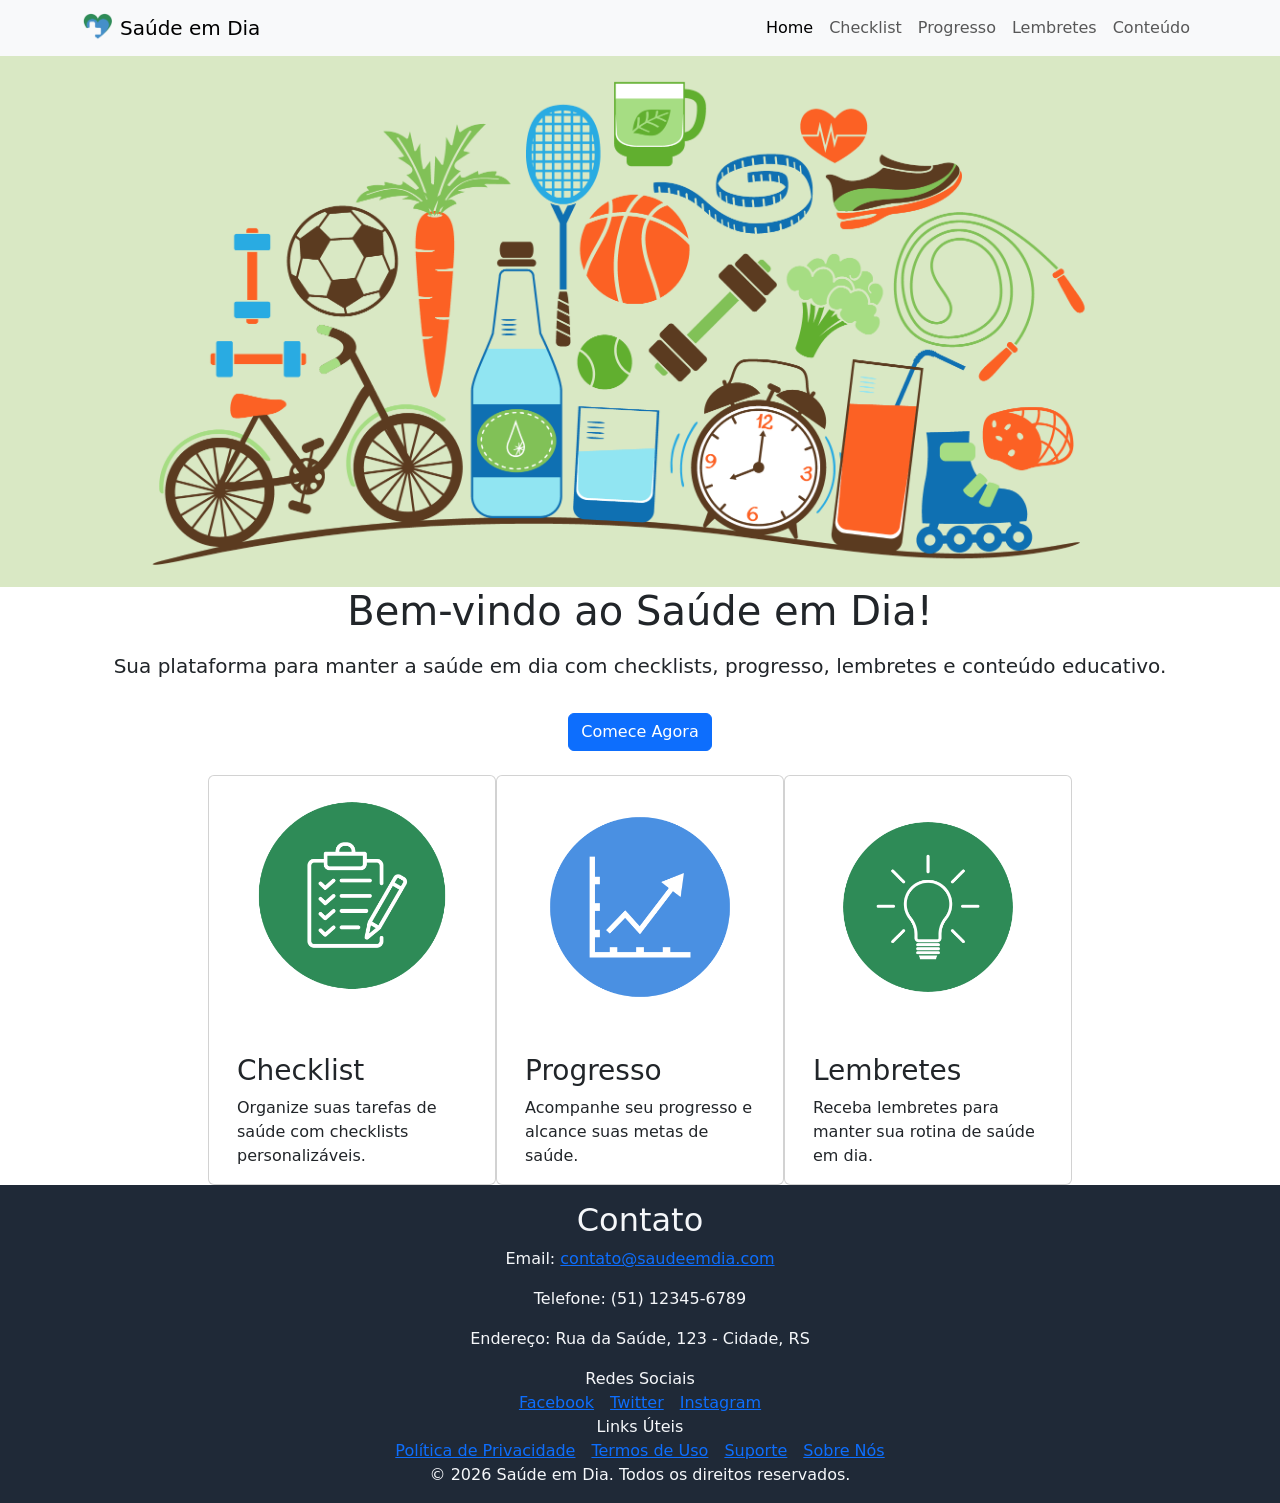
==== index.html @ 526c71bd "adiciona icones da home" ====
<!DOCTYPE html>
<html lang="pt-br">
<head>
  <meta charset="UTF-8">
  <meta name="viewport" content="width=device-width, initial-scale=1.0">
  <link rel="stylesheet" href="./css/style.css">
  <link href="https://cdn.jsdelivr.net/npm/bootstrap@5.3.8/dist/css/bootstrap.min.css" rel="stylesheet" integrity="sha384-sRIl4kxILFvY47J16cr9ZwB07vP4J8+LH7qKQnuqkuIAvNWLzeN8tE5YBujZqJLB" crossorigin="anonymous">
  <link rel="icon" type="image/x-icon" href="./assets/favicon.ico">
  <title>Saúde em Dia</title>
</head>
<body>
  <header>
    <nav class="navbar navbar-expand-lg navbar-light bg-light">
      <div class="container">
        <img src="./assets/saude-em-dia-logo.png" alt="Logo Saúde em Dia" width="30" height="30" class="d-inline-block align-text-top me-2">
        <a class="navbar-brand" href="#">Saúde em Dia</a>
        <div class="collapse navbar-collapse" id="navbarNav">
          <ul class="navbar-nav ms-auto">
            <li class="nav-item">
              <a class="nav-link active" href="#">Home</a>
            </li>
            <li class="nav-item">
              <a class="nav-link" href="/checklist">Checklist</a>
            </li>
            <li class="nav-item">
              <a class="nav-link" href="/progresso">Progresso</a>
            </li>
            <li class="nav-item">
              <a class="nav-link" href="/lembretes">Lembretes</a>
            </li>
            <li class="nav-item">
              <a class="nav-link" href="/conteudo">Conteúdo</a>
            </li>
          </ul>
        </div>
      </div>
    </nav>
  </header>
  <main class="card-body text-center">
    <img src="./assets/saude-em-dia.png" alt="Saúde em Dia" class="card-img-top">
    <h1 class="mb-3">Bem-vindo ao Saúde em Dia!</h1>
    <p class="lead">Sua plataforma para manter a saúde em dia com checklists, progresso, lembretes e conteúdo educativo.</p>
    <a href="/checklist.html" class="btn btn-primary mt-3">Comece Agora</a>
  </main>
  <div class="container mt-4">
    <div class="row justify-content-center">
      <div class="card col-md-4" style="width: 18rem;">
        <img src="./assets/checklist.png" alt="Checklist" class="card-img-top">
        <div class="card-body">
          <h3 class="card-text">Checklist</h3>
          <p class="card-text">Organize suas tarefas de saúde com checklists personalizáveis.</p>
        </div>
      </div>
      <div class="card col-md-4" style="width: 18rem;">
        <img src="./assets/progresso.png" alt="Progresso" class="card-img-top">
        <div class="card-body">
          <h3 class="card-text">Progresso</h3>
          <p class="card-text">Acompanhe seu progresso e alcance suas metas de saúde.</p>
        </div>
      </div>
      <div class="card col-md-4" style="width: 18rem;">
        <img src="./assets/lembrete.png" alt="Lembretes" class="card-img-top">
        <div class="card-body">
          <h3 class="card-text">Lembretes</h3>
          <p class="card-text">Receba lembretes para manter sua rotina de saúde em dia.</p>
        </div>
      </div>
    </div>
  </div>
  <footer class="dark-light text-center py-3">
    <div>
      <div class="container">
        <h2>Contato</h2>
        <p>Email:
          <a href="mailto:contato@saudeemdia.com">contato@saudeemdia.com</a>
        </p>
        <p>Telefone: (51) 12345-6789</p>
        <p>Endereço: Rua da Saúde, 123 - Cidade, RS</p>
      </div>
      <div class="container">Redes Sociais</div>
      <div class="d-flex justify-content-center">
        <a href="https://www.facebook.com/?locale=pt_BR" class="mx-2" target="_blank">Facebook</a>
        <a href="https://twitter.com/?lang=pt" class="mx-2" target="_blank">Twitter</a>
        <a href="https://www.instagram.com/?hl=pt-br" class="mx-2" target="_blank">Instagram</a>
      </div>
      <div class="container">Links Úteis</div>
      <div class="d-flex justify-content-center">
        <a href="/privacy-policy" class="mx-2" target="_blank">Política de Privacidade</a>
        <a href="/terms-of-service" class="mx-2" target="_blank">Termos de Uso</a>
        <a href="/support" class="mx-2" target="_blank">Suporte</a>
        <a href="/about-us" class="mx-2" target="_blank">Sobre Nós</a>
      </div>
    </div>
    <p class="mb-0">&copy; 2026 Saúde em Dia. Todos os direitos reservados.</p>
  </footer>
</body>
</html>
---- css/style.css ----
body {
  background-color: #F5F7FA;
  color: #1F2937;
  font-family: Arial, sans-serif;
}

footer {
  background-color: #1F2937;
  color: #F5F7FA;
  padding: 20px 0;
}
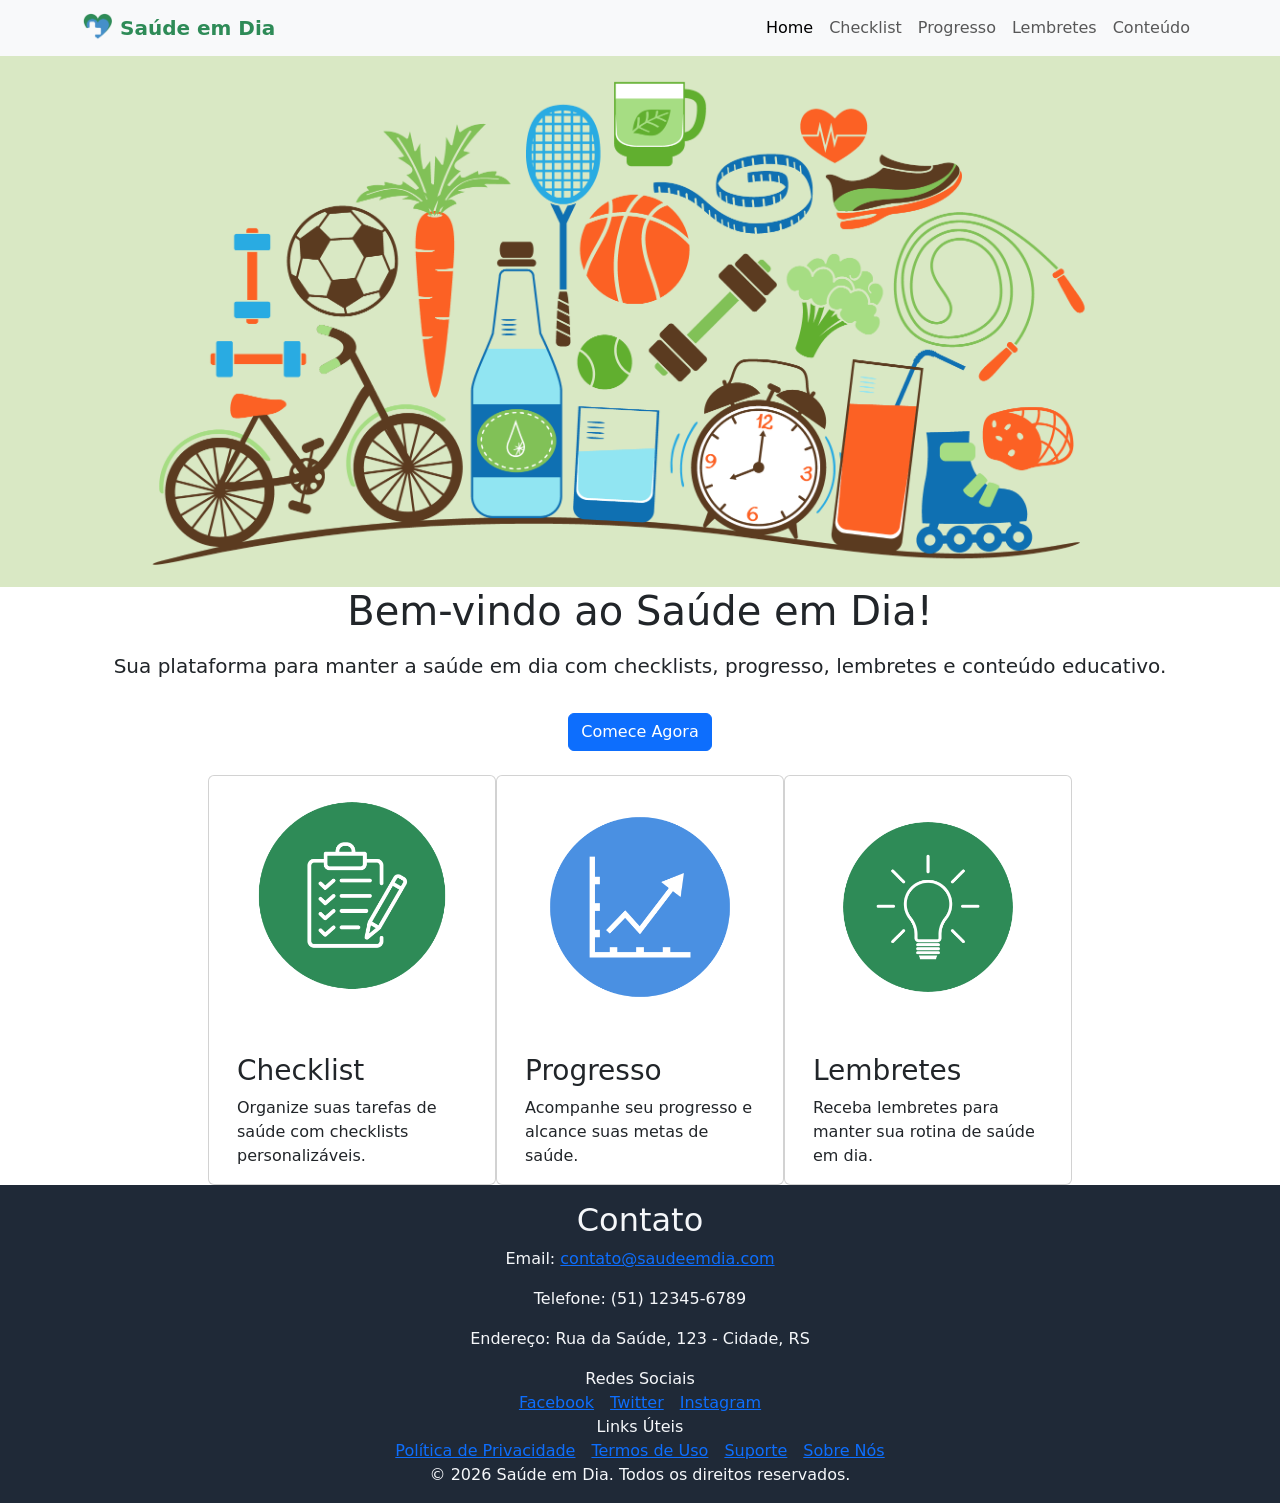
==== commit 9a6494b7: "comecando css" ====
--- a/index.html
+++ b/index.html
@@ -13,7 +13,7 @@
     <nav class="navbar navbar-expand-lg navbar-light bg-light">
       <div class="container">
         <img src="./assets/saude-em-dia-logo.png" alt="Logo Saúde em Dia" width="30" height="30" class="d-inline-block align-text-top me-2">
-        <a class="navbar-brand" href="#">Saúde em Dia</a>
+        <a class="navbar-brand" style="color: #2E8B57; font-weight: bold;" href="#">Saúde em Dia</a>
         <div class="collapse navbar-collapse" id="navbarNav">
           <ul class="navbar-nav ms-auto">
             <li class="nav-item">
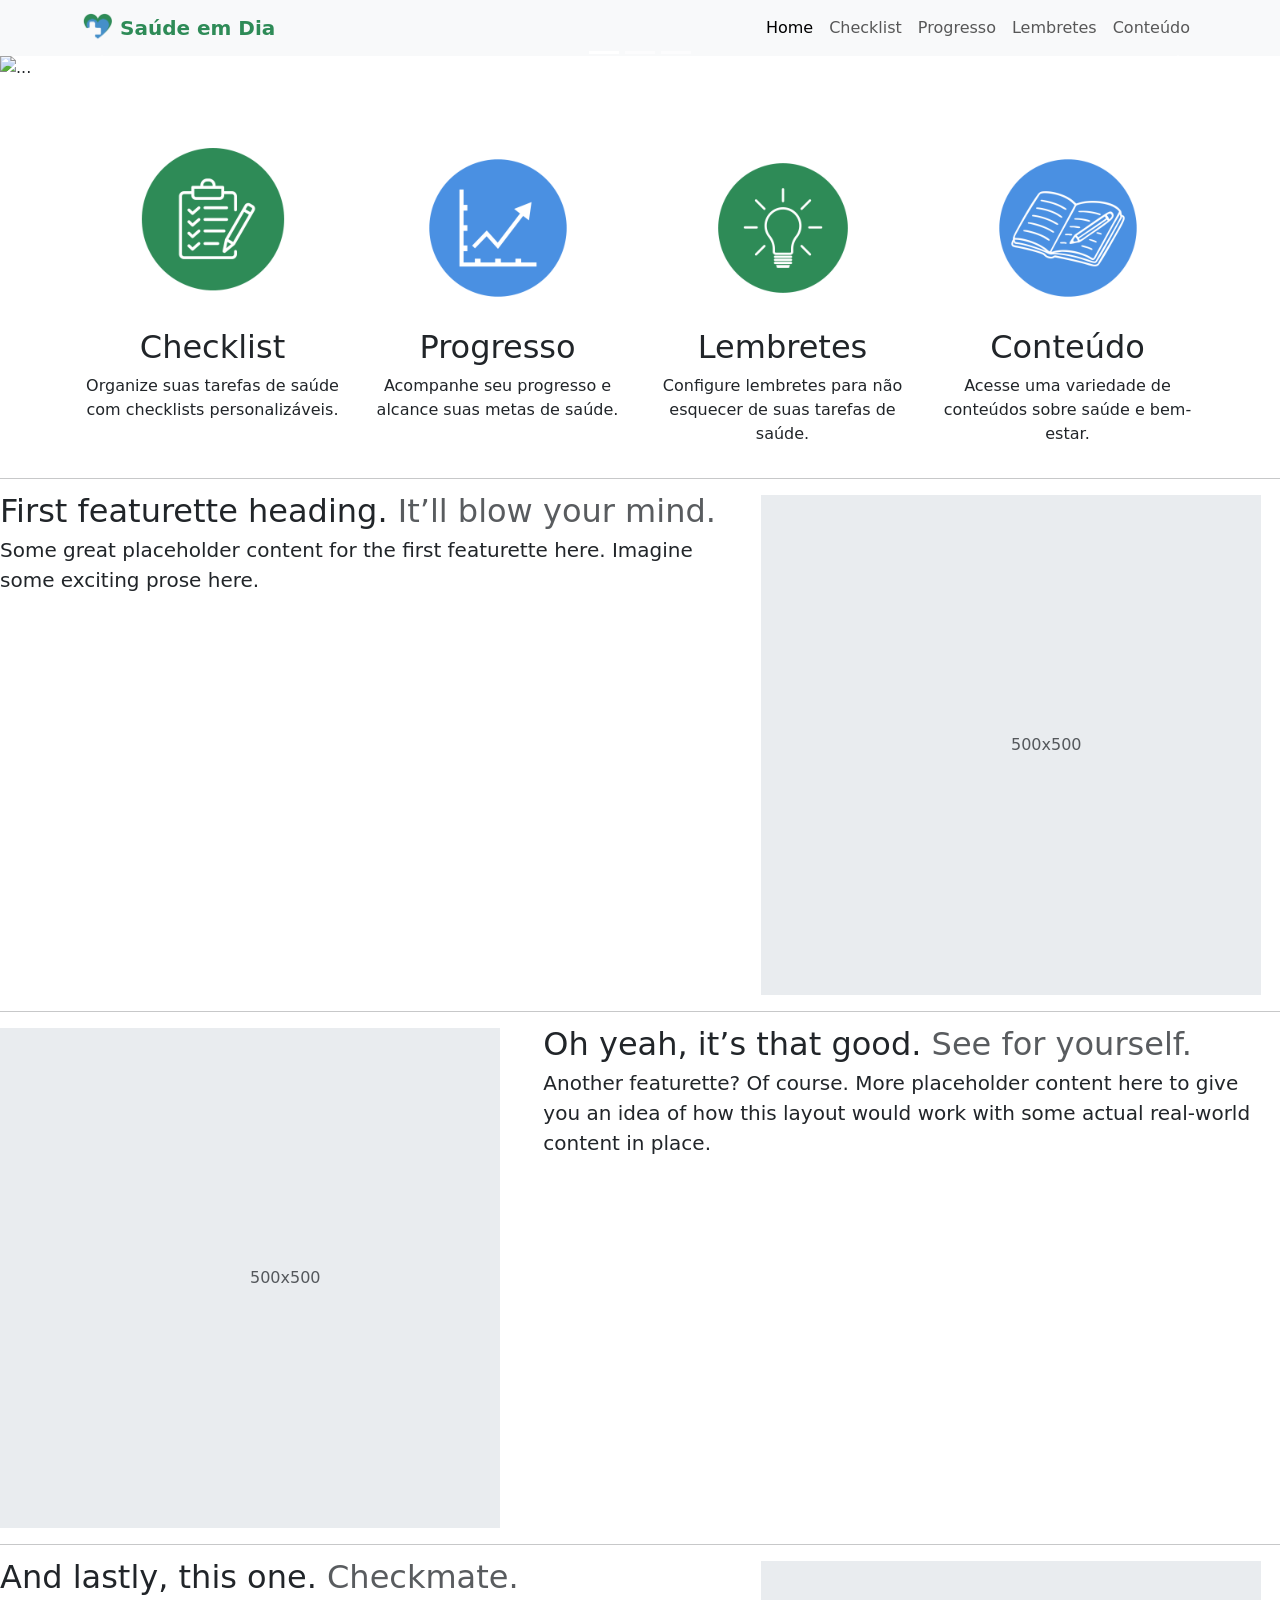
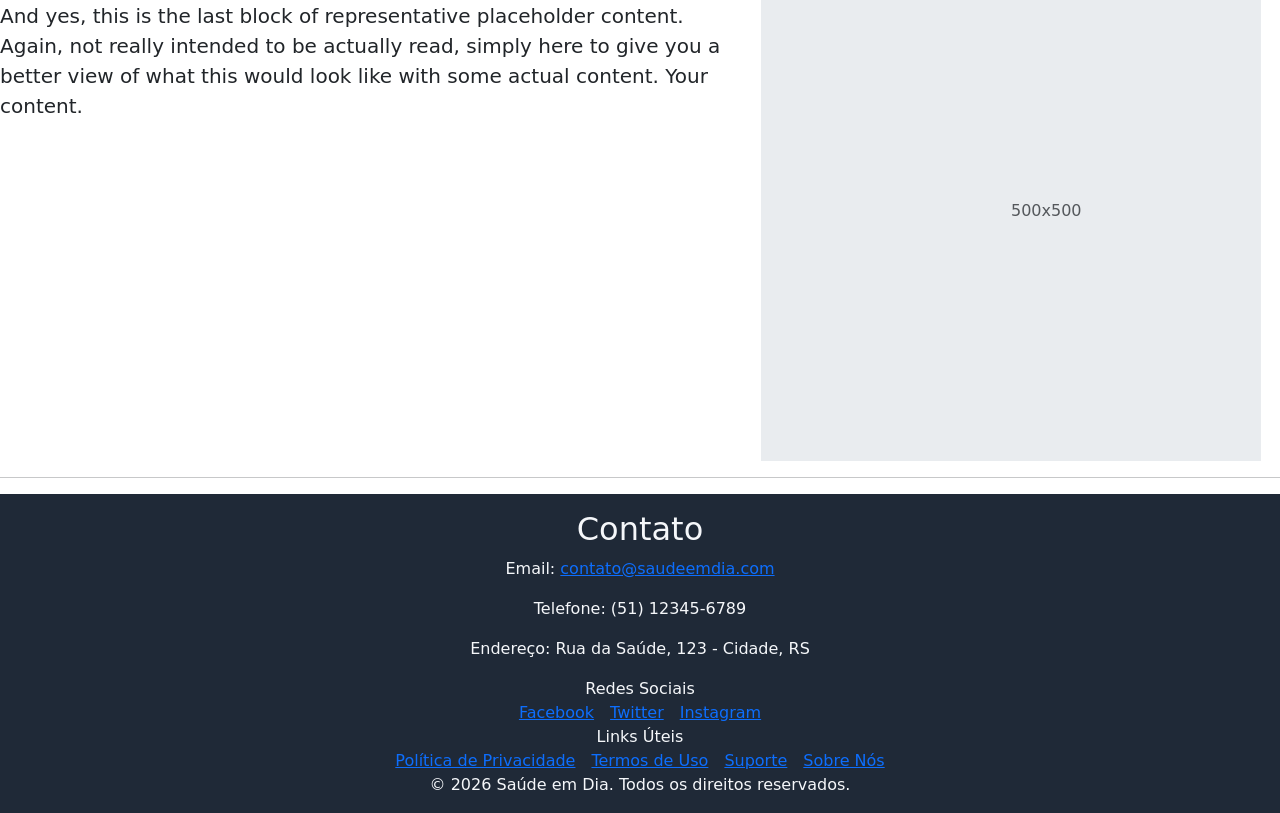
==== commit 3eda460b: "adicina imagens do carrossel" ====
--- a/index.html
+++ b/index.html
@@ -10,7 +10,7 @@
 </head>
 <body>
   <header>
-    <nav class="navbar navbar-expand-lg navbar-light bg-light">
+    <nav class="navbar navbar-expand-lg navbar-light bg-light"> <!-- Navbar com logo e links -->
       <div class="container">
         <img src="./assets/saude-em-dia-logo.png" alt="Logo Saúde em Dia" width="30" height="30" class="d-inline-block align-text-top me-2">
         <a class="navbar-brand" style="color: #2E8B57; font-weight: bold;" href="#">Saúde em Dia</a>
@@ -36,38 +36,76 @@
       </div>
     </nav>
   </header>
-  <main class="card-body text-center">
-    <img src="./assets/saude-em-dia.png" alt="Saúde em Dia" class="card-img-top">
-    <h1 class="mb-3">Bem-vindo ao Saúde em Dia!</h1>
-    <p class="lead">Sua plataforma para manter a saúde em dia com checklists, progresso, lembretes e conteúdo educativo.</p>
-    <a href="/checklist.html" class="btn btn-primary mt-3">Comece Agora</a>
-  </main>
-  <div class="container mt-4">
-    <div class="row justify-content-center">
-      <div class="card col-md-4" style="width: 18rem;">
-        <img src="./assets/checklist.png" alt="Checklist" class="card-img-top">
-        <div class="card-body">
-          <h3 class="card-text">Checklist</h3>
-          <p class="card-text">Organize suas tarefas de saúde com checklists personalizáveis.</p>
+  <div id="carouselExampleCaptions" class="carousel slide"> <!-- Carousel com imagens e legendas -->
+    <div class="carousel-indicators">
+      <button type="button" data-bs-target="#carouselExampleCaptions" data-bs-slide-to="0" class="active" aria-current="true" aria-label="Slide 1"></button>
+      <button type="button" data-bs-target="#carouselExampleCaptions" data-bs-slide-to="1" aria-label="Slide 2"></button>
+      <button type="button" data-bs-target="#carouselExampleCaptions" data-bs-slide-to="2" aria-label="Slide 3"></button>
+    </div>
+    <div class="carousel-inner">
+      <div class="carousel-item active">
+        <img src="./assets/carousel-01.png" class="d-block w-100" alt="...">
+        <div class="carousel-caption d-none d-md-block">
+          <h5>Movimente seu corpo</h5>
+          <p>Pequenas atividades diárias ajudam a melhorar a saúde, a disposição e a qualidade de vida.</p>
         </div>
       </div>
-      <div class="card col-md-4" style="width: 18rem;">
-        <img src="./assets/progresso.png" alt="Progresso" class="card-img-top">
-        <div class="card-body">
-          <h3 class="card-text">Progresso</h3>
-          <p class="card-text">Acompanhe seu progresso e alcance suas metas de saúde.</p>
+      <div class="carousel-item">
+        <img src="./assets/carousel-02.png" class="d-block w-100" alt="...">
+        <div class="carousel-caption d-none d-md-block">
+          <h5>Cuide de quem importa</h5>
+          <p>Cuidar da saúde também é criar momentos de equilíbrio, afeto e qualidade de vida com quem você ama.</p>
         </div>
       </div>
-      <div class="card col-md-4" style="width: 18rem;">
-        <img src="./assets/lembrete.png" alt="Lembretes" class="card-img-top">
-        <div class="card-body">
-          <h3 class="card-text">Lembretes</h3>
-          <p class="card-text">Receba lembretes para manter sua rotina de saúde em dia.</p>
+      <div class="carousel-item">
+        <img src="./assets/carousel-03.png" class="d-block w-100" alt="...">
+        <div class="carousel-caption d-none d-md-block">
+          <h5>Terceiro slide</h5>
+          <p>Algum conteúdo de espaço reservado representativo para o terceiro slide.</p>
         </div>
       </div>
     </div>
+    <button class="carousel-control-prev" type="button" data-bs-target="#carouselExampleCaptions" data-bs-slide="prev">
+      <span class="carousel-control-prev-icon" aria-hidden="true"></span>
+      <span class="visually-hidden">Previous</span>
+    </button>
+    <button class="carousel-control-next" type="button" data-bs-target="#carouselExampleCaptions" data-bs-slide="next">
+      <span class="carousel-control-next-icon" aria-hidden="true"></span>
+      <span class="visually-hidden">Next</span>
+    </button>
   </div>
-  <footer class="dark-light text-center py-3">
+  <div class="container marketing mt-5 text-center"> <!-- Seção de recursos com ícones e descrições -->
+    <div class="row"> 
+      <div class="col-lg-3"> 
+        <img src="./assets/checklist.png" alt="Placeholder" class="bd-placeholder-img rounded-circle" width="200" height="200">
+        <h2 class="fw-normal">Checklist</h2>
+        <p>Organize suas tarefas de saúde com checklists personalizáveis.</p>
+      </div>
+      <div class="col-lg-3"> 
+        <img src="./assets/progresso.png" alt="Placeholder" class="bd-placeholder-img rounded-circle" width="200" height="200">
+        <h2 class="fw-normal">Progresso</h2>
+        <p>Acompanhe seu progresso e alcance suas metas de saúde.</p>
+      </div>
+      <div class="col-lg-3"> 
+        <img src="./assets/lembretes.png" alt="Placeholder" class="bd-placeholder-img rounded-circle" width="200" height="200">
+        <h2 class="fw-normal">Lembretes</h2>
+        <p>Configure lembretes para não esquecer de suas tarefas de saúde.</p>
+      </div>
+      <div class="col-lg-3"> 
+        <img src="./assets/conteudo.png" alt="Placeholder" class="bd-placeholder-img rounded-circle" width="200" height="200">
+        <h2 class="fw-normal">Conteúdo</h2>
+        <p>Acesse uma variedade de conteúdos sobre saúde e bem-estar.</p>
+      </div>
+    </div>  
+  </div>
+  
+  <hr class="featurette-divider"> 
+  <div class="row featurette"> 
+    <div class="col-md-7"> 
+      <h2 class="featurette-heading fw-normal lh-1">First featurette heading. <span class="text-body-secondary">It’ll blow your mind.</span></h2> <p class="lead">Some great placeholder content for the first featurette here. Imagine some exciting prose here.</p> </div> <div class="col-md-5"> <svg aria-label="Placeholder: 500x500" class="bd-placeholder-img bd-placeholder-img-lg featurette-image img-fluid mx-auto" height="500" preserveAspectRatio="xMidYMid slice" role="img" width="500" xmlns="http://www.w3.org/2000/svg"><title>Placeholder</title><rect width="100%" height="100%" fill="var(--bs-secondary-bg)"></rect><text x="50%" y="50%" fill="var(--bs-secondary-color)" dy=".3em">500x500</text></svg> </div> </div> <hr class="featurette-divider"> <div class="row featurette"> <div class="col-md-7 order-md-2"> <h2 class="featurette-heading fw-normal lh-1">Oh yeah, it’s that good. <span class="text-body-secondary">See for yourself.</span></h2> <p class="lead">Another featurette? Of course. More placeholder content here to give you an idea of how this layout would work with some actual real-world content in place.</p> </div> <div class="col-md-5 order-md-1"> <svg aria-label="Placeholder: 500x500" class="bd-placeholder-img bd-placeholder-img-lg featurette-image img-fluid mx-auto" height="500" preserveAspectRatio="xMidYMid slice" role="img" width="500" xmlns="http://www.w3.org/2000/svg"><title>Placeholder</title><rect width="100%" height="100%" fill="var(--bs-secondary-bg)"></rect><text x="50%" y="50%" fill="var(--bs-secondary-color)" dy=".3em">500x500</text></svg> </div> </div> <hr class="featurette-divider"> <div class="row featurette"> <div class="col-md-7"> <h2 class="featurette-heading fw-normal lh-1">And lastly, this one. <span class="text-body-secondary">Checkmate.</span></h2> <p class="lead">And yes, this is the last block of representative placeholder content. Again, not really intended to be actually read, simply here to give you a better view of what this would look like with some actual content. Your content.</p> </div> <div class="col-md-5"> <svg aria-label="Placeholder: 500x500" class="bd-placeholder-img bd-placeholder-img-lg featurette-image img-fluid mx-auto" height="500" preserveAspectRatio="xMidYMid slice" role="img" width="500" xmlns="http://www.w3.org/2000/svg"><title>Placeholder</title><rect width="100%" height="100%" fill="var(--bs-secondary-bg)"></rect><text x="50%" y="50%" fill="var(--bs-secondary-color)" dy=".3em">500x500</text></svg> </div> </div> <hr class="featurette-divider">
+  </div>
+
+  <footer class="dark-light text-center py-3"> <!-- Rodapé com informações de contato, redes sociais e links úteis -->
     <div>
       <div class="container">
         <h2>Contato</h2>
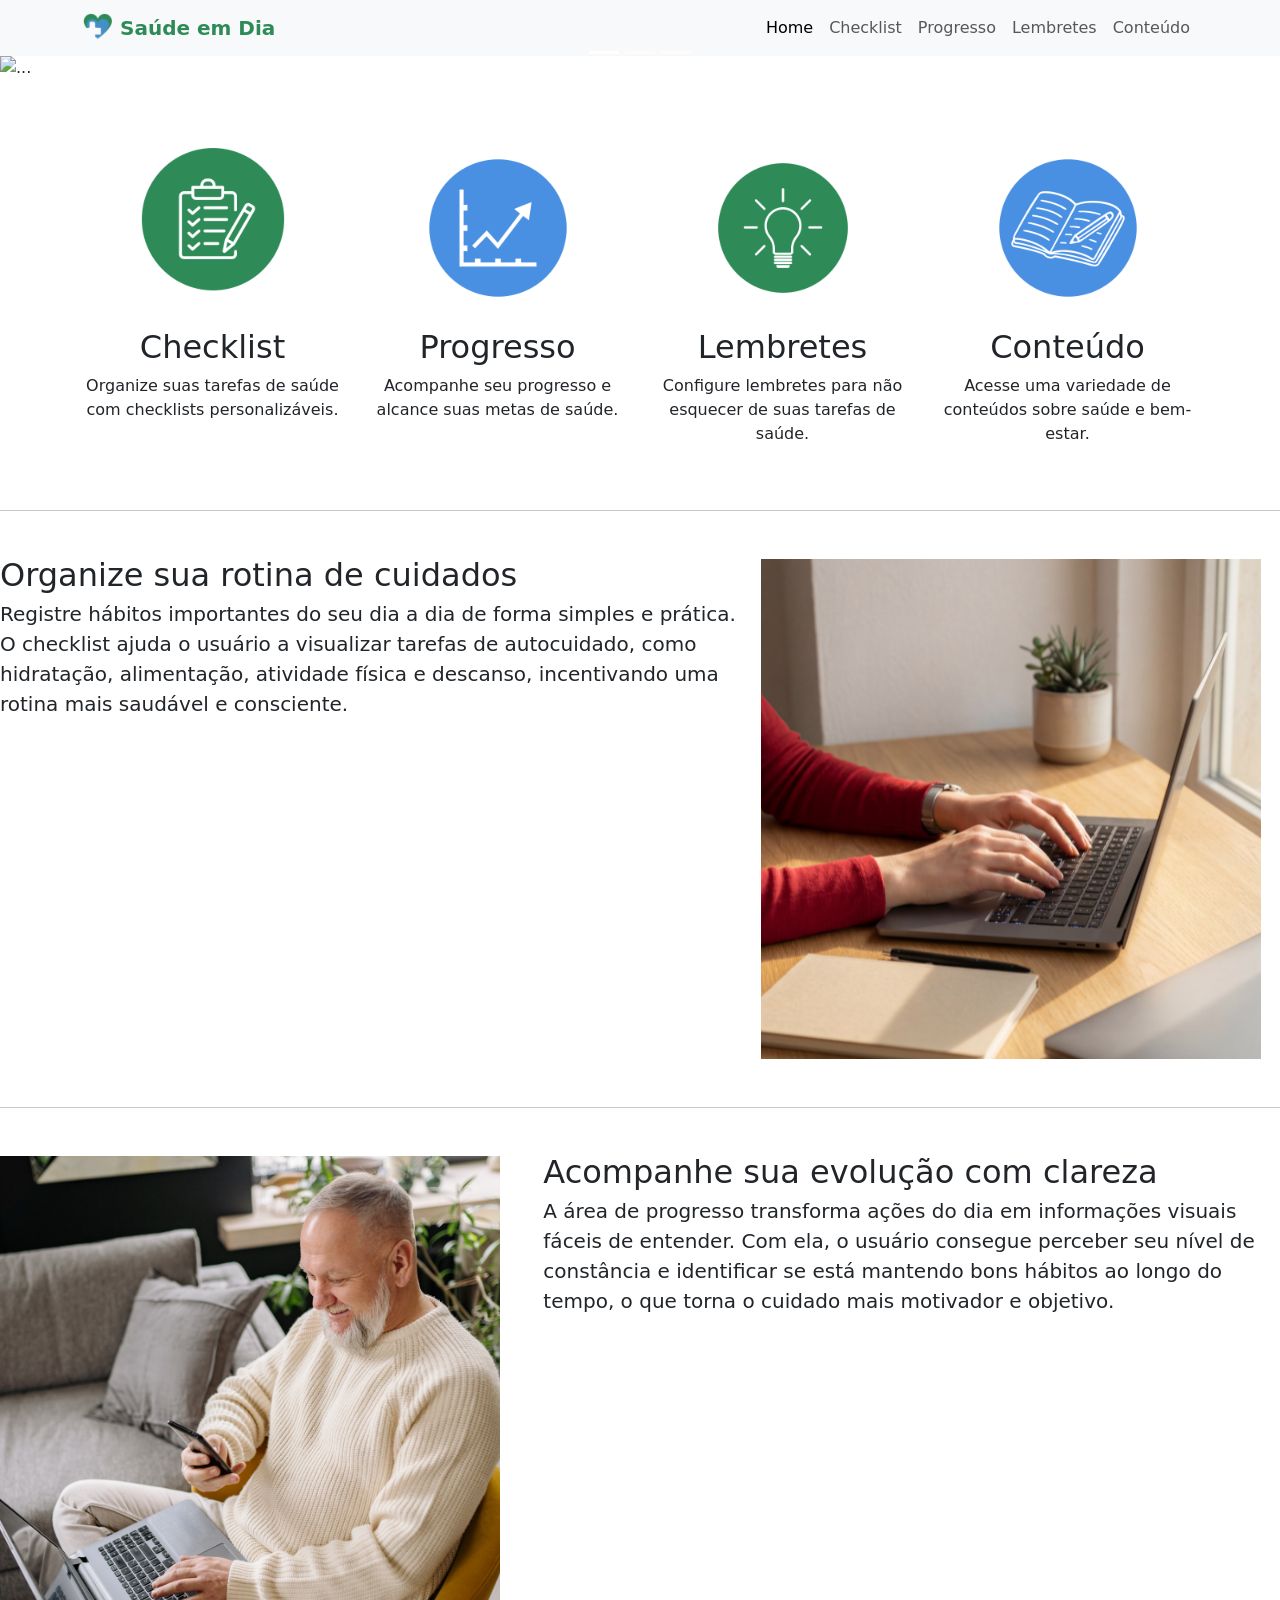
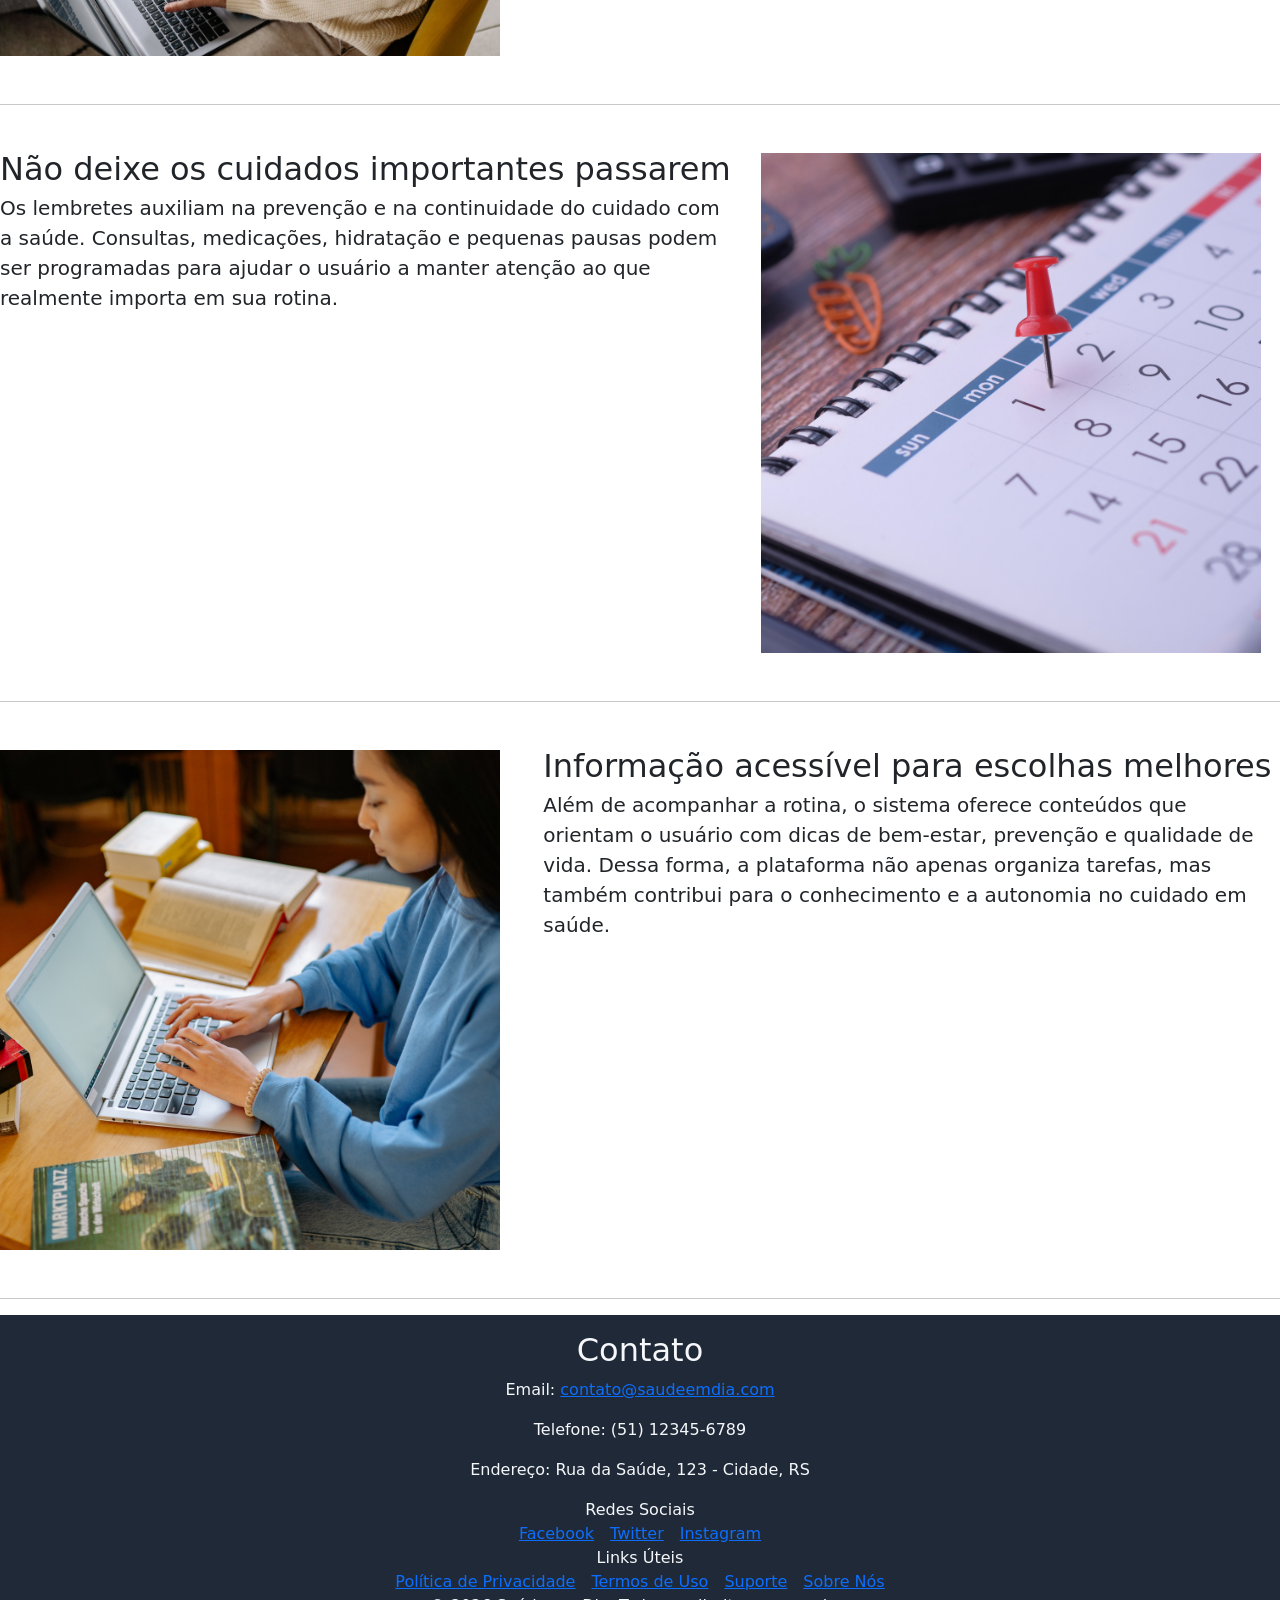
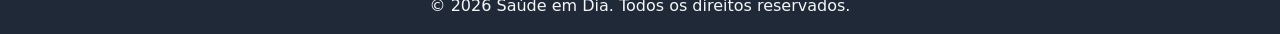
==== commit e4a2dbe4: "adicina imagens features" ====
--- a/index.html
+++ b/index.html
@@ -46,22 +46,22 @@
       <div class="carousel-item active">
         <img src="./assets/carousel-01.png" class="d-block w-100" alt="...">
         <div class="carousel-caption d-none d-md-block">
-          <h5>Movimente seu corpo</h5>
-          <p>Pequenas atividades diárias ajudam a melhorar a saúde, a disposição e a qualidade de vida.</p>
+          <h2 class="fw-bold display-4">Movimente seu corpo</h2>
+          <p class="opacity-35 display-6">Pequenas atividades diárias ajudam a melhorar a saúde, a disposição e a qualidade de vida.</p>
         </div>
       </div>
       <div class="carousel-item">
         <img src="./assets/carousel-02.png" class="d-block w-100" alt="...">
-        <div class="carousel-caption d-none d-md-block">
-          <h5>Cuide de quem importa</h5>
-          <p>Cuidar da saúde também é criar momentos de equilíbrio, afeto e qualidade de vida com quem você ama.</p>
+        <div class="carousel-caption text-start d-none d-md-block">
+          <h2 class="fw-bold display-4">Cuide de quem importa</h2>
+          <p class="opacity-75 display-6">Cuidar da saúde também é criar momentos de equilíbrio, afeto e qualidade de vida com quem você ama.</p>
         </div>
       </div>
       <div class="carousel-item">
         <img src="./assets/carousel-03.png" class="d-block w-100" alt="...">
-        <div class="carousel-caption d-none d-md-block">
-          <h5>Terceiro slide</h5>
-          <p>Algum conteúdo de espaço reservado representativo para o terceiro slide.</p>
+        <div class="carousel-caption text-end d-none d-md-block">
+          <h2 class="fw-bold display-4">Terceiro slide</h2>
+          <p class="opacity-75 display-6">Algum conteúdo de espaço reservado representativo para o terceiro slide.</p>
         </div>
       </div>
     </div>
@@ -99,12 +99,47 @@
     </div>  
   </div>
   
+  <hr class="featurette-divider my-5"> <!-- Seção de featurettes com imagens e descrições detalhadas -->
+  <div class="row featurette my-5"> 
+    <div class="col-md-7"> 
+      <h2 class="featurette-heading fw-normal lh-1">Organize sua rotina de cuidados</h2> 
+      <p class="lead">Registre hábitos importantes do seu dia a dia de forma simples e prática. O checklist ajuda o usuário a visualizar tarefas de autocuidado, como hidratação, alimentação, atividade física e descanso, incentivando uma rotina mais saudável e consciente.</p> 
+    </div> 
+    <div class="col-md-5"> 
+      <img src="./assets/features-01.png" alt="Placeholder" class="bd-placeholder-img bd-placeholder-img-lg featurette-image img-fluid mx-auto" width="500" height="500">
+    </div> 
+  </div> 
   <hr class="featurette-divider"> 
-  <div class="row featurette"> 
+  <div class="row featurette my-5"> 
+    <div class="col-md-7 order-md-2"> 
+      <h2 class="featurette-heading fw-normal lh-1">Acompanhe sua evolução com clareza</h2> 
+      <p class="lead">A área de progresso transforma ações do dia em informações visuais fáceis de entender. Com ela, o usuário consegue perceber seu nível de constância e identificar se está mantendo bons hábitos ao longo do tempo, o que torna o cuidado mais motivador e objetivo.</p> 
+    </div> 
+    <div class="col-md-5 order-md-1"> 
+      <img src="./assets/features-02.png" alt="Placeholder" class="bd-placeholder-img bd-placeholder-img-lg featurette-image img-fluid mx-auto" width="500" height="500"> 
+    </div> 
+  </div> 
+  <hr class="featurette-divider"> 
+  <div class="row featurette my-5"> 
     <div class="col-md-7"> 
-      <h2 class="featurette-heading fw-normal lh-1">First featurette heading. <span class="text-body-secondary">It’ll blow your mind.</span></h2> <p class="lead">Some great placeholder content for the first featurette here. Imagine some exciting prose here.</p> </div> <div class="col-md-5"> <svg aria-label="Placeholder: 500x500" class="bd-placeholder-img bd-placeholder-img-lg featurette-image img-fluid mx-auto" height="500" preserveAspectRatio="xMidYMid slice" role="img" width="500" xmlns="http://www.w3.org/2000/svg"><title>Placeholder</title><rect width="100%" height="100%" fill="var(--bs-secondary-bg)"></rect><text x="50%" y="50%" fill="var(--bs-secondary-color)" dy=".3em">500x500</text></svg> </div> </div> <hr class="featurette-divider"> <div class="row featurette"> <div class="col-md-7 order-md-2"> <h2 class="featurette-heading fw-normal lh-1">Oh yeah, it’s that good. <span class="text-body-secondary">See for yourself.</span></h2> <p class="lead">Another featurette? Of course. More placeholder content here to give you an idea of how this layout would work with some actual real-world content in place.</p> </div> <div class="col-md-5 order-md-1"> <svg aria-label="Placeholder: 500x500" class="bd-placeholder-img bd-placeholder-img-lg featurette-image img-fluid mx-auto" height="500" preserveAspectRatio="xMidYMid slice" role="img" width="500" xmlns="http://www.w3.org/2000/svg"><title>Placeholder</title><rect width="100%" height="100%" fill="var(--bs-secondary-bg)"></rect><text x="50%" y="50%" fill="var(--bs-secondary-color)" dy=".3em">500x500</text></svg> </div> </div> <hr class="featurette-divider"> <div class="row featurette"> <div class="col-md-7"> <h2 class="featurette-heading fw-normal lh-1">And lastly, this one. <span class="text-body-secondary">Checkmate.</span></h2> <p class="lead">And yes, this is the last block of representative placeholder content. Again, not really intended to be actually read, simply here to give you a better view of what this would look like with some actual content. Your content.</p> </div> <div class="col-md-5"> <svg aria-label="Placeholder: 500x500" class="bd-placeholder-img bd-placeholder-img-lg featurette-image img-fluid mx-auto" height="500" preserveAspectRatio="xMidYMid slice" role="img" width="500" xmlns="http://www.w3.org/2000/svg"><title>Placeholder</title><rect width="100%" height="100%" fill="var(--bs-secondary-bg)"></rect><text x="50%" y="50%" fill="var(--bs-secondary-color)" dy=".3em">500x500</text></svg> </div> </div> <hr class="featurette-divider">
-  </div>
-
+      <h2 class="featurette-heading fw-normal lh-1">Não deixe os cuidados importantes passarem</h2> 
+      <p class="lead">Os lembretes auxiliam na prevenção e na continuidade do cuidado com a saúde. Consultas, medicações, hidratação e pequenas pausas podem ser programadas para ajudar o usuário a manter atenção ao que realmente importa em sua rotina.</p> 
+    </div> 
+    <div class="col-md-5"> 
+      <img src="./assets/features-03.png" alt="Placeholder" class="bd-placeholder-img bd-placeholder-img-lg featurette-image img-fluid mx-auto" width="500" height="500">
+    </div> 
+  </div> 
+  <hr class="featurette-divider"> 
+  <div class="row featurette my-5"> 
+    <div class="col-md-7 order-md-2"> 
+      <h2 class="featurette-heading fw-normal lh-1">Informação acessível para escolhas melhores</h2> 
+      <p class="lead">Além de acompanhar a rotina, o sistema oferece conteúdos que orientam o usuário com dicas de bem-estar, prevenção e qualidade de vida. Dessa forma, a plataforma não apenas organiza tarefas, mas também contribui para o conhecimento e a autonomia no cuidado em saúde.</p> 
+    </div> 
+    <div class="col-md-5 order-md-1"> 
+      <img src="./assets/features-04.png" alt="Placeholder" class="bd-placeholder-img bd-placeholder-img-lg featurette-image img-fluid mx-auto" width="500" height="500"> 
+    </div> 
+  </div> 
+  <hr class="featurette-divider"> 
   <footer class="dark-light text-center py-3"> <!-- Rodapé com informações de contato, redes sociais e links úteis -->
     <div>
       <div class="container">
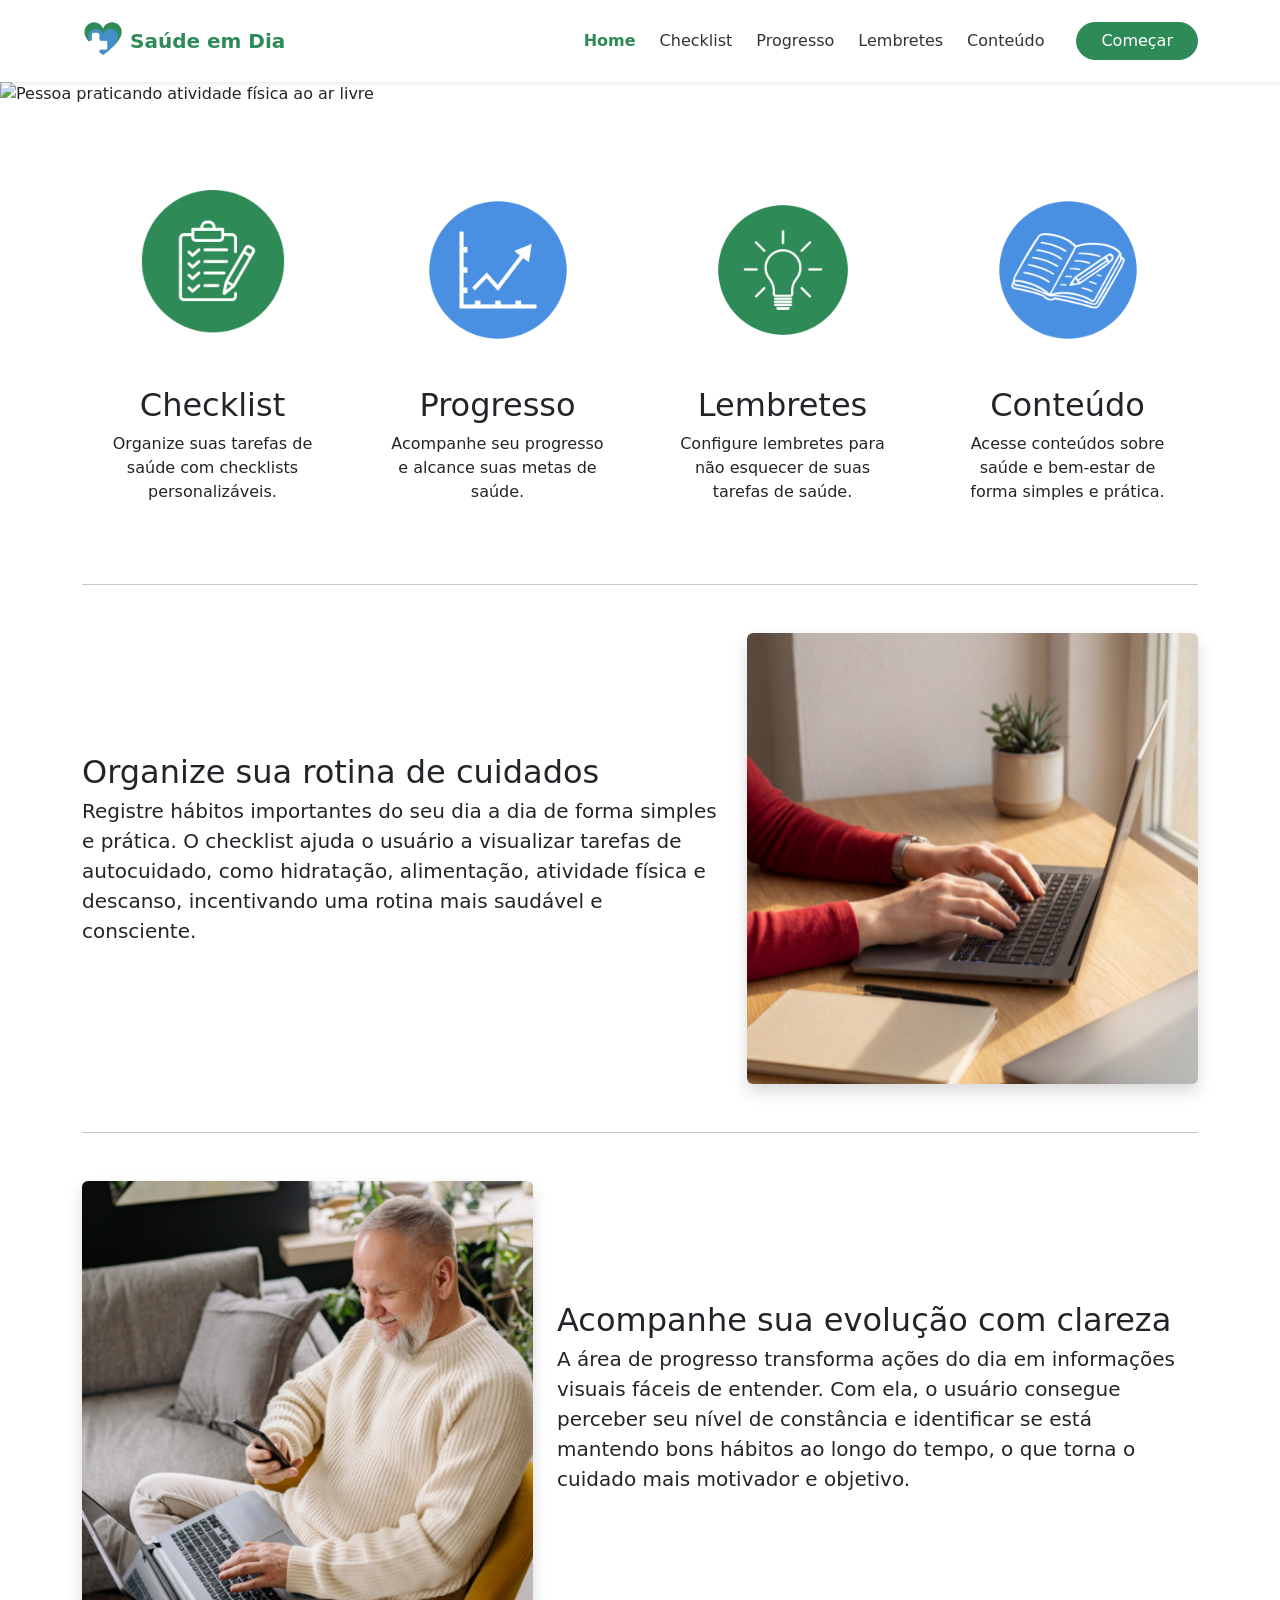
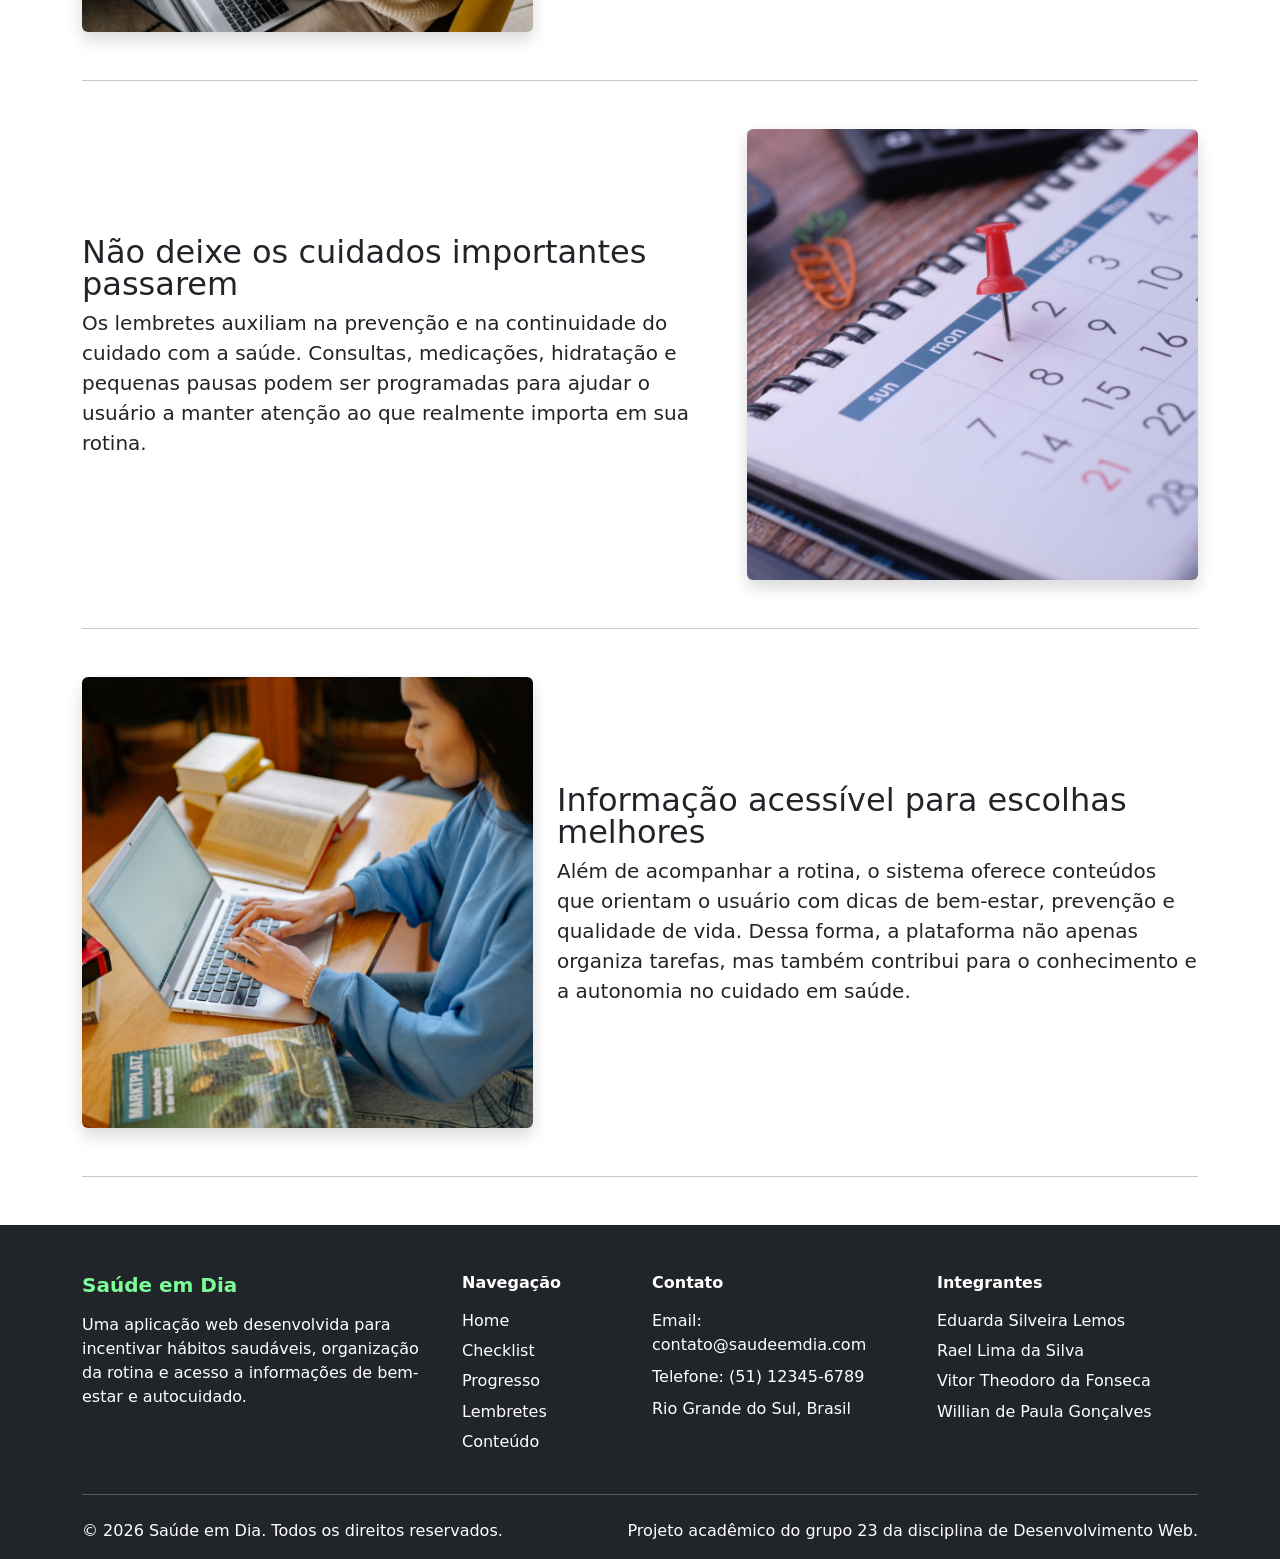
==== commit 3d051784: "home finalizada" ====
--- a/index.html
+++ b/index.html
@@ -6,18 +6,25 @@
   <link rel="stylesheet" href="./css/style.css">
   <link href="https://cdn.jsdelivr.net/npm/bootstrap@5.3.8/dist/css/bootstrap.min.css" rel="stylesheet" integrity="sha384-sRIl4kxILFvY47J16cr9ZwB07vP4J8+LH7qKQnuqkuIAvNWLzeN8tE5YBujZqJLB" crossorigin="anonymous">
   <link rel="icon" type="image/x-icon" href="./assets/favicon.ico">
+  <script src="./js/main.js" defer></script>
   <title>Saúde em Dia</title>
 </head>
 <body>
   <header>
-    <nav class="navbar navbar-expand-lg navbar-light bg-light"> <!-- Navbar com logo e links -->
+    <nav class="navbar navbar-expand-lg bg-white shadow-sm py-3">
       <div class="container">
-        <img src="./assets/saude-em-dia-logo.png" alt="Logo Saúde em Dia" width="30" height="30" class="d-inline-block align-text-top me-2">
-        <a class="navbar-brand" style="color: #2E8B57; font-weight: bold;" href="#">Saúde em Dia</a>
+        <a class="navbar-brand d-flex align-items-center fw-bold" href="#" style="color: #2E8B57;">
+          <img src="./assets/saude-em-dia-logo.png" alt="Logo Saúde em Dia" width="40" height="40" class="me-2">
+          Saúde em Dia
+        </a>
+        <button class="navbar-toggler" type="button" data-bs-toggle="collapse" data-bs-target="#navbarNav"
+          aria-controls="navbarNav" aria-expanded="false" aria-label="Alternar navegação">
+          <span class="navbar-toggler-icon"></span>
+        </button>
         <div class="collapse navbar-collapse" id="navbarNav">
-          <ul class="navbar-nav ms-auto">
-            <li class="nav-item">
-              <a class="nav-link active" href="#">Home</a>
+          <ul class="navbar-nav ms-auto align-items-lg-center gap-lg-2">
+            <li class="nav-item">
+              <a class="nav-link active fw-semibold" href="#">Home</a>
             </li>
             <li class="nav-item">
               <a class="nav-link" href="/checklist">Checklist</a>
@@ -30,13 +37,16 @@
             </li>
             <li class="nav-item">
               <a class="nav-link" href="/conteudo">Conteúdo</a>
+            </li>
+            <li class="nav-item mt-3 mt-lg-0 ms-lg-3">
+              <a class="btn btn-success rounded-pill px-4" href="/checklist">Começar</a>
             </li>
           </ul>
         </div>
       </div>
     </nav>
   </header>
-  <div id="carouselExampleCaptions" class="carousel slide"> <!-- Carousel com imagens e legendas -->
+  <div id="carouselExampleCaptions" class="carousel slide">
     <div class="carousel-indicators">
       <button type="button" data-bs-target="#carouselExampleCaptions" data-bs-slide-to="0" class="active" aria-current="true" aria-label="Slide 1"></button>
       <button type="button" data-bs-target="#carouselExampleCaptions" data-bs-slide-to="1" aria-label="Slide 2"></button>
@@ -44,24 +54,24 @@
     </div>
     <div class="carousel-inner">
       <div class="carousel-item active">
-        <img src="./assets/carousel-01.png" class="d-block w-100" alt="...">
+        <img src="./assets/carousel-01.png" class="d-block w-100" alt="Pessoa praticando atividade física ao ar livre">
         <div class="carousel-caption d-none d-md-block">
           <h2 class="fw-bold display-4">Movimente seu corpo</h2>
-          <p class="opacity-35 display-6">Pequenas atividades diárias ajudam a melhorar a saúde, a disposição e a qualidade de vida.</p>
+          <p class="display-6">Pequenas atividades diárias ajudam a melhorar a saúde, a disposição e a qualidade de vida.</p>
         </div>
       </div>
       <div class="carousel-item">
-        <img src="./assets/carousel-02.png" class="d-block w-100" alt="...">
-        <div class="carousel-caption text-start d-none d-md-block">
+        <img src="./assets/carousel-02.png" class="d-block w-100" alt="Pessoa comendo uma refeição saudável">
+        <div class="carousel-caption d-none d-md-block">
+          <h2 class="fw-bold display-4">Alimente-se melhor</h2>
+          <p class="display-6">Uma alimentação equilibrada é essencial para manter o corpo forte e o bem-estar em dia.</p>
+        </div>
+      </div>
+      <div class="carousel-item">
+        <img src="./assets/carousel-03.png" class="d-block w-100" alt="Pessoa cuidando de alguém que ama">
+        <div class="carousel-caption d-none d-md-block">
           <h2 class="fw-bold display-4">Cuide de quem importa</h2>
-          <p class="opacity-75 display-6">Cuidar da saúde também é criar momentos de equilíbrio, afeto e qualidade de vida com quem você ama.</p>
-        </div>
-      </div>
-      <div class="carousel-item">
-        <img src="./assets/carousel-03.png" class="d-block w-100" alt="...">
-        <div class="carousel-caption text-end d-none d-md-block">
-          <h2 class="fw-bold display-4">Terceiro slide</h2>
-          <p class="opacity-75 display-6">Algum conteúdo de espaço reservado representativo para o terceiro slide.</p>
+          <p class="display-6">Cuidar da saúde também é criar momentos de equilíbrio, afeto e qualidade de vida com quem você ama.</p>
         </div>
       </div>
     </div>
@@ -74,97 +84,129 @@
       <span class="visually-hidden">Next</span>
     </button>
   </div>
-  <div class="container marketing mt-5 text-center"> <!-- Seção de recursos com ícones e descrições -->
-    <div class="row"> 
-      <div class="col-lg-3"> 
-        <img src="./assets/checklist.png" alt="Placeholder" class="bd-placeholder-img rounded-circle" width="200" height="200">
-        <h2 class="fw-normal">Checklist</h2>
-        <p>Organize suas tarefas de saúde com checklists personalizáveis.</p>
-      </div>
-      <div class="col-lg-3"> 
-        <img src="./assets/progresso.png" alt="Placeholder" class="bd-placeholder-img rounded-circle" width="200" height="200">
-        <h2 class="fw-normal">Progresso</h2>
-        <p>Acompanhe seu progresso e alcance suas metas de saúde.</p>
-      </div>
-      <div class="col-lg-3"> 
-        <img src="./assets/lembretes.png" alt="Placeholder" class="bd-placeholder-img rounded-circle" width="200" height="200">
-        <h2 class="fw-normal">Lembretes</h2>
-        <p>Configure lembretes para não esquecer de suas tarefas de saúde.</p>
-      </div>
-      <div class="col-lg-3"> 
-        <img src="./assets/conteudo.png" alt="Placeholder" class="bd-placeholder-img rounded-circle" width="200" height="200">
-        <h2 class="fw-normal">Conteúdo</h2>
-        <p>Acesse uma variedade de conteúdos sobre saúde e bem-estar.</p>
-      </div>
-    </div>  
+  <div class="container marketing mt-5">
+    <div class="row text-center g-4">
+      <div class="col-12 col-md-6 col-lg-3">
+        <div class="p-3 h-100">
+          <img src="./assets/checklist.png" alt="Checklist" class="rounded-circle mb-3" width="200" height="200">
+          <h2 class="fw-normal">Checklist</h2>
+          <p class="px-2">Organize suas tarefas de saúde com checklists personalizáveis.</p>
+        </div>
+      </div>
+
+      <div class="col-12 col-md-6 col-lg-3">
+        <div class="p-3 h-100">
+          <img src="./assets/progresso.png" alt="Progresso" class="rounded-circle mb-3" width="200" height="200">
+          <h2 class="fw-normal">Progresso</h2>
+          <p class="px-2">Acompanhe seu progresso e alcance suas metas de saúde.</p>
+        </div>
+      </div>
+
+      <div class="col-12 col-md-6 col-lg-3">
+        <div class="p-3 h-100">
+          <img src="./assets/lembretes.png" alt="Lembretes" class="rounded-circle mb-3" width="200" height="200">
+          <h2 class="fw-normal">Lembretes</h2>
+          <p class="px-2">Configure lembretes para não esquecer de suas tarefas de saúde.</p>
+        </div>
+      </div>
+
+      <div class="col-12 col-md-6 col-lg-3">
+        <div class="p-3 h-100">
+          <img src="./assets/conteudo.png" alt="Conteúdo" class="rounded-circle mb-3" width="200" height="200">
+          <h2 class="fw-normal">Conteúdo</h2>
+          <p class="px-2">Acesse conteúdos sobre saúde e bem-estar de forma simples e prática.</p>
+        </div>
+      </div>
+    </div>
   </div>
-  
-  <hr class="featurette-divider my-5"> <!-- Seção de featurettes com imagens e descrições detalhadas -->
-  <div class="row featurette my-5"> 
-    <div class="col-md-7"> 
-      <h2 class="featurette-heading fw-normal lh-1">Organize sua rotina de cuidados</h2> 
-      <p class="lead">Registre hábitos importantes do seu dia a dia de forma simples e prática. O checklist ajuda o usuário a visualizar tarefas de autocuidado, como hidratação, alimentação, atividade física e descanso, incentivando uma rotina mais saudável e consciente.</p> 
-    </div> 
-    <div class="col-md-5"> 
-      <img src="./assets/features-01.png" alt="Placeholder" class="bd-placeholder-img bd-placeholder-img-lg featurette-image img-fluid mx-auto" width="500" height="500">
-    </div> 
-  </div> 
-  <hr class="featurette-divider"> 
-  <div class="row featurette my-5"> 
-    <div class="col-md-7 order-md-2"> 
-      <h2 class="featurette-heading fw-normal lh-1">Acompanhe sua evolução com clareza</h2> 
-      <p class="lead">A área de progresso transforma ações do dia em informações visuais fáceis de entender. Com ela, o usuário consegue perceber seu nível de constância e identificar se está mantendo bons hábitos ao longo do tempo, o que torna o cuidado mais motivador e objetivo.</p> 
-    </div> 
-    <div class="col-md-5 order-md-1"> 
-      <img src="./assets/features-02.png" alt="Placeholder" class="bd-placeholder-img bd-placeholder-img-lg featurette-image img-fluid mx-auto" width="500" height="500"> 
-    </div> 
-  </div> 
-  <hr class="featurette-divider"> 
-  <div class="row featurette my-5"> 
-    <div class="col-md-7"> 
-      <h2 class="featurette-heading fw-normal lh-1">Não deixe os cuidados importantes passarem</h2> 
-      <p class="lead">Os lembretes auxiliam na prevenção e na continuidade do cuidado com a saúde. Consultas, medicações, hidratação e pequenas pausas podem ser programadas para ajudar o usuário a manter atenção ao que realmente importa em sua rotina.</p> 
-    </div> 
-    <div class="col-md-5"> 
-      <img src="./assets/features-03.png" alt="Placeholder" class="bd-placeholder-img bd-placeholder-img-lg featurette-image img-fluid mx-auto" width="500" height="500">
-    </div> 
-  </div> 
-  <hr class="featurette-divider"> 
-  <div class="row featurette my-5"> 
-    <div class="col-md-7 order-md-2"> 
-      <h2 class="featurette-heading fw-normal lh-1">Informação acessível para escolhas melhores</h2> 
-      <p class="lead">Além de acompanhar a rotina, o sistema oferece conteúdos que orientam o usuário com dicas de bem-estar, prevenção e qualidade de vida. Dessa forma, a plataforma não apenas organiza tarefas, mas também contribui para o conhecimento e a autonomia no cuidado em saúde.</p> 
-    </div> 
-    <div class="col-md-5 order-md-1"> 
-      <img src="./assets/features-04.png" alt="Placeholder" class="bd-placeholder-img bd-placeholder-img-lg featurette-image img-fluid mx-auto" width="500" height="500"> 
-    </div> 
-  </div> 
-  <hr class="featurette-divider"> 
-  <footer class="dark-light text-center py-3"> <!-- Rodapé com informações de contato, redes sociais e links úteis -->
-    <div>
-      <div class="container">
-        <h2>Contato</h2>
-        <p>Email:
-          <a href="mailto:contato@saudeemdia.com">contato@saudeemdia.com</a>
-        </p>
-        <p>Telefone: (51) 12345-6789</p>
-        <p>Endereço: Rua da Saúde, 123 - Cidade, RS</p>
-      </div>
-      <div class="container">Redes Sociais</div>
-      <div class="d-flex justify-content-center">
-        <a href="https://www.facebook.com/?locale=pt_BR" class="mx-2" target="_blank">Facebook</a>
-        <a href="https://twitter.com/?lang=pt" class="mx-2" target="_blank">Twitter</a>
-        <a href="https://www.instagram.com/?hl=pt-br" class="mx-2" target="_blank">Instagram</a>
-      </div>
-      <div class="container">Links Úteis</div>
-      <div class="d-flex justify-content-center">
-        <a href="/privacy-policy" class="mx-2" target="_blank">Política de Privacidade</a>
-        <a href="/terms-of-service" class="mx-2" target="_blank">Termos de Uso</a>
-        <a href="/support" class="mx-2" target="_blank">Suporte</a>
-        <a href="/about-us" class="mx-2" target="_blank">Sobre Nós</a>
-      </div>
-    </div>
-    <p class="mb-0">&copy; 2026 Saúde em Dia. Todos os direitos reservados.</p>
+  <div class="container my-5">
+    <hr class="featurette-divider my-5">
+    <div class="row featurette my-5 align-items-center">
+      <div class="col-md-7">
+        <h2 class="featurette-heading fw-normal lh-1">Organize sua rotina de cuidados</h2>
+        <p class="lead">Registre hábitos importantes do seu dia a dia de forma simples e prática. O checklist ajuda o usuário a visualizar tarefas de autocuidado, como hidratação, alimentação, atividade física e descanso, incentivando uma rotina mais saudável e consciente.</p>
+      </div>
+      <div class="col-md-5 text-center">
+        <img src="./assets/features-01.png" alt="Checklist de cuidados" class="img-fluid mx-auto rounded shadow" width="500" height="500">
+      </div>
+    </div>
+    <hr class="featurette-divider">
+    <div class="row featurette my-5 align-items-center">
+      <div class="col-md-7 order-md-2">
+        <h2 class="featurette-heading fw-normal lh-1">Acompanhe sua evolução com clareza</h2>
+        <p class="lead">A área de progresso transforma ações do dia em informações visuais fáceis de entender. Com ela, o usuário consegue perceber seu nível de constância e identificar se está mantendo bons hábitos ao longo do tempo, o que torna o cuidado mais motivador e objetivo.</p>
+      </div>
+      <div class="col-md-5 order-md-1 text-center">
+        <img src="./assets/features-02.png" alt="Progresso de hábitos" class="img-fluid mx-auto rounded shadow" width="500" height="500">
+      </div>
+    </div>
+    <hr class="featurette-divider">
+    <div class="row featurette my-5 align-items-center">
+      <div class="col-md-7">
+        <h2 class="featurette-heading fw-normal lh-1">Não deixe os cuidados importantes passarem</h2>
+        <p class="lead">Os lembretes auxiliam na prevenção e na continuidade do cuidado com a saúde. Consultas, medicações, hidratação e pequenas pausas podem ser programadas para ajudar o usuário a manter atenção ao que realmente importa em sua rotina.</p>
+      </div>
+      <div class="col-md-5 text-center">
+        <img src="./assets/features-03.png" alt="Lembretes de saúde" class="img-fluid mx-auto rounded shadow" width="500" height="500">
+      </div>
+    </div>
+    <hr class="featurette-divider">
+    <div class="row featurette my-5 align-items-center">
+      <div class="col-md-7 order-md-2">
+        <h2 class="featurette-heading fw-normal lh-1">Informação acessível para escolhas melhores</h2>
+        <p class="lead">Além de acompanhar a rotina, o sistema oferece conteúdos que orientam o usuário com dicas de bem-estar, prevenção e qualidade de vida. Dessa forma, a plataforma não apenas organiza tarefas, mas também contribui para o conhecimento e a autonomia no cuidado em saúde.</p>
+      </div>
+      <div class="col-md-5 order-md-1 text-center">
+        <img src="./assets/features-04.png" alt="Conteúdo sobre saúde" class="img-fluid mx-auto rounded shadow" width="500" height="500">
+      </div>
+    </div>
+    <hr class="featurette-divider">
+  </div>
+  <footer class="bg-dark text-white pt-5 pb-3 mt-5">
+    <div class="container">
+      <div class="row g-4">
+        <div class="col-12 col-md-6 col-lg-4">
+          <h5 class="fw-bold mb-3" style="color: #7CFC98;">Saúde em Dia</h5>
+          <p class="mb-0">
+            Uma aplicação web desenvolvida para incentivar hábitos saudáveis, organização da rotina
+            e acesso a informações de bem-estar e autocuidado.
+          </p>
+        </div>
+        <div class="col-6 col-md-3 col-lg-2">
+          <h6 class="fw-bold mb-3">Navegação</h6>
+          <ul class="list-unstyled">
+            <li><a href="#" class="text-white text-decoration-none">Home</a></li>
+            <li><a href="/checklist" class="text-white text-decoration-none">Checklist</a></li>
+            <li><a href="/progresso" class="text-white text-decoration-none">Progresso</a></li>
+            <li><a href="/lembretes" class="text-white text-decoration-none">Lembretes</a></li>
+            <li><a href="/conteudo" class="text-white text-decoration-none">Conteúdo</a></li>
+          </ul>
+        </div>
+        <div class="col-6 col-md-3 col-lg-3">
+          <h6 class="fw-bold mb-3">Contato</h6>
+          <ul class="list-unstyled mb-0">
+            <li class="mb-2">Email: contato@saudeemdia.com</li>
+            <li class="mb-2">Telefone: (51) 12345-6789</li>
+            <li>Rio Grande do Sul, Brasil</li>
+          </ul>
+        </div>
+        <div class="col-12 col-md-6 col-lg-3">
+          <h6 class="fw-bold mb-3">Integrantes</h6>
+          <ul class="list-unstyled mb-0">
+            <li>Eduarda Silveira Lemos</li>
+            <li>Rael Lima da Silva</li>
+            <li>Vitor Theodoro da Fonseca</li>
+            <li>Willian de Paula Gonçalves</li>
+          </ul>
+        </div>
+      </div>
+      <hr class="border-light my-4">
+      <div class="d-flex flex-column flex-md-row justify-content-between align-items-center text-center text-md-start">
+        <p class="mb-2 mb-md-0">&copy; 2026 Saúde em Dia. Todos os direitos reservados.</p>
+        <p class="mb-0">Projeto acadêmico do grupo 23 da disciplina de Desenvolvimento Web.</p>
+      </div>
+    </div>
   </footer>
+  <script src="https://cdn.jsdelivr.net/npm/bootstrap@5.3.8/dist/js/bootstrap.bundle.min.js" integrity="sha384-FKyoEForCGlyvwx9Hj09JcYn3nv7wiPVlz7YYwJrWVcXK/BmnVDxM+D2scQbITxI" crossorigin="anonymous"></script>
 </body>
 </html>
--- a/css/style.css
+++ b/css/style.css
@@ -8,4 +8,45 @@
   background-color: #1F2937;
   color: #F5F7FA;
   padding: 20px 0;
+}
+
+footer a {
+  transition: 0.3s ease;
+}
+
+footer a:hover {
+  color: #7CFC98 !important;
+}
+
+footer ul li {
+  margin-bottom: 0.4rem;
+}
+
+.navbar-brand {
+  font-size: 1.4rem;
+}
+
+.navbar .nav-link {
+  color: #333;
+  font-weight: 500;
+  transition: 0.3s ease;
+}
+
+.navbar .nav-link:hover {
+  color: #2E8B57;
+}
+
+.navbar .nav-link.active {
+  color: #2E8B57 !important;
+}
+
+.navbar .btn-success {
+  background-color: #2E8B57;
+  border-color: #2E8B57;
+  transition: 0.3s ease;
+}
+
+.navbar .btn-success:hover {
+  background-color: #256f46;
+  border-color: #256f46;
 }
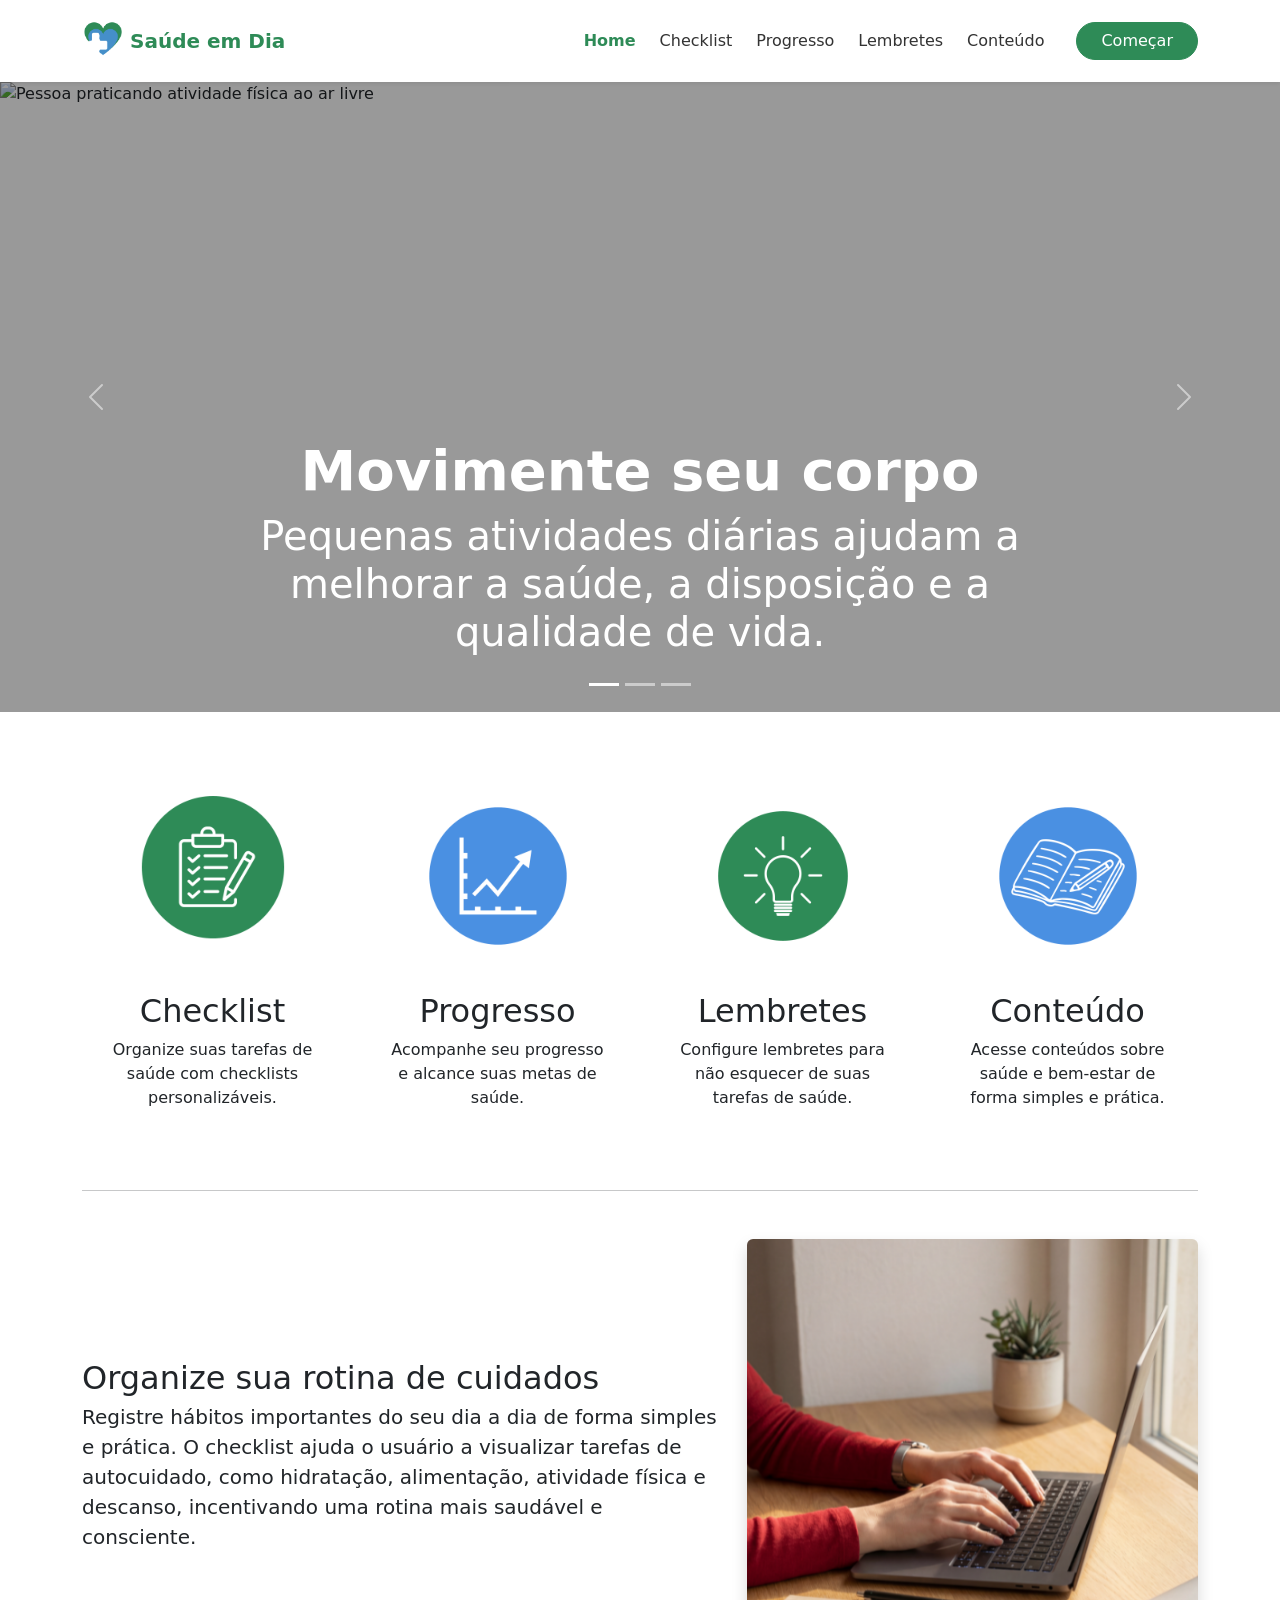
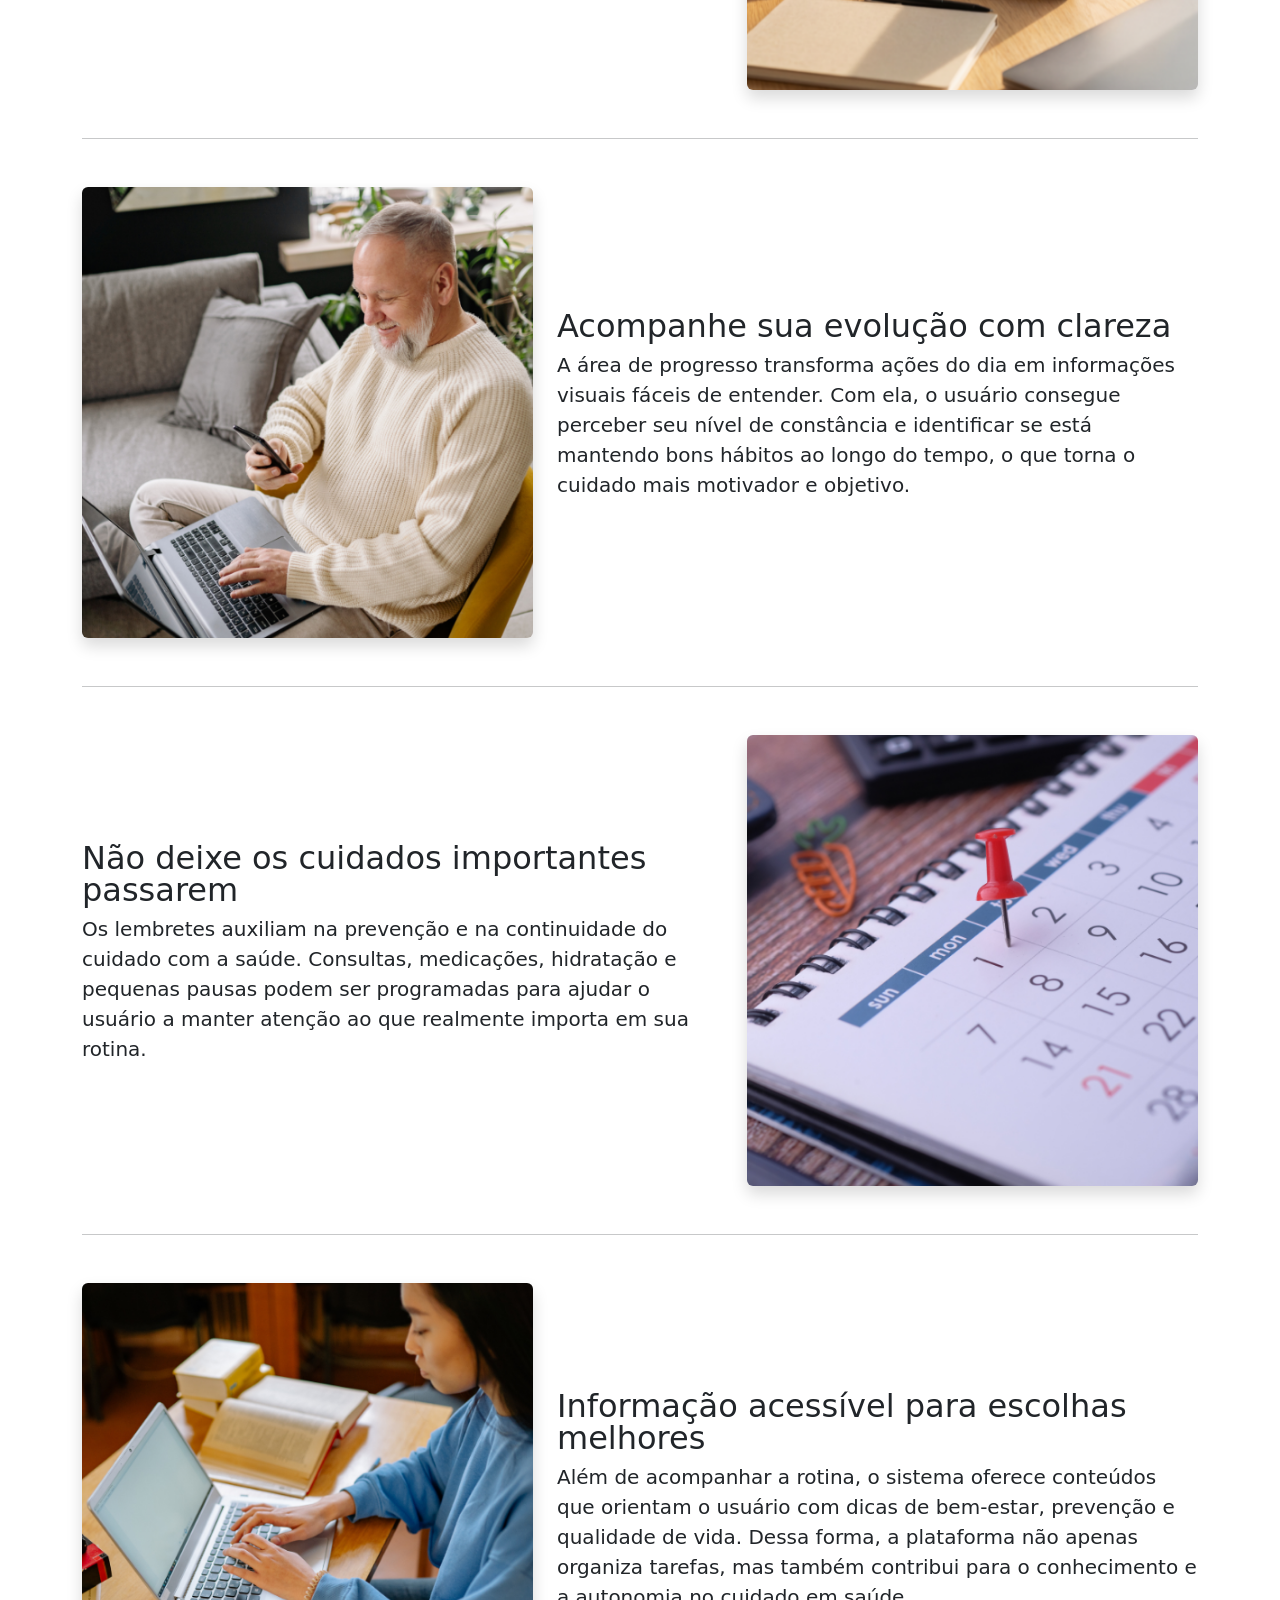
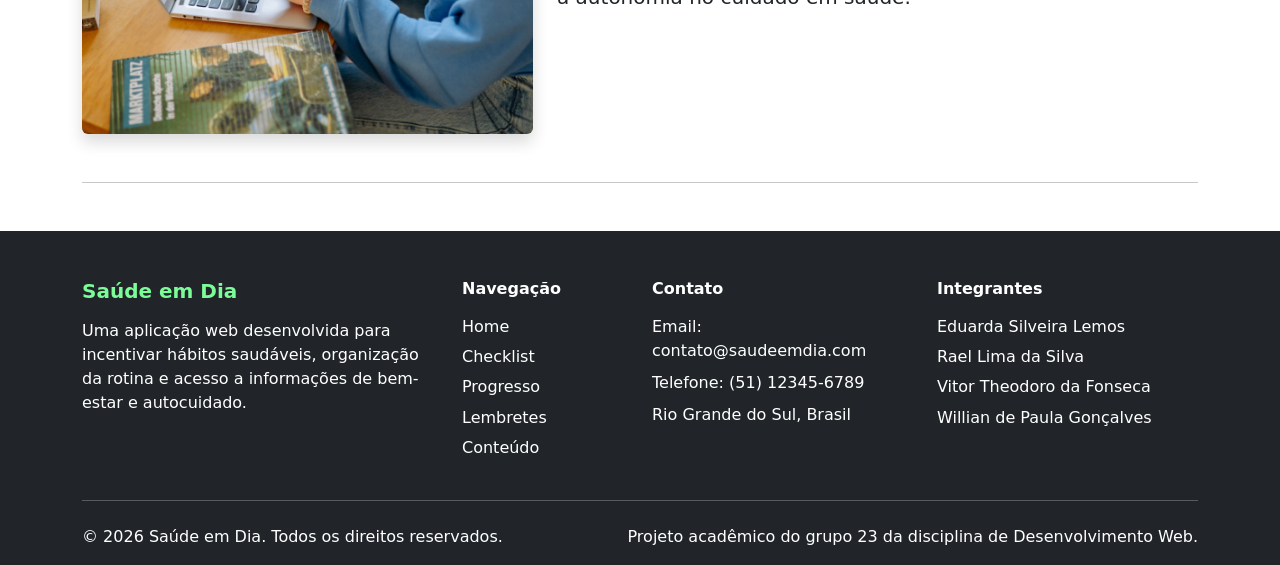
==== commit 5bf7ffb4: "home finalizada com o css" ====
--- a/index.html
+++ b/index.html
@@ -27,26 +27,26 @@
               <a class="nav-link active fw-semibold" href="#">Home</a>
             </li>
             <li class="nav-item">
-              <a class="nav-link" href="/checklist">Checklist</a>
-            </li>
-            <li class="nav-item">
-              <a class="nav-link" href="/progresso">Progresso</a>
-            </li>
-            <li class="nav-item">
-              <a class="nav-link" href="/lembretes">Lembretes</a>
-            </li>
-            <li class="nav-item">
-              <a class="nav-link" href="/conteudo">Conteúdo</a>
+              <a class="nav-link" href="/checklist.html">Checklist</a>
+            </li>
+            <li class="nav-item">
+              <a class="nav-link" href="/progresso.html">Progresso</a>
+            </li>
+            <li class="nav-item">
+              <a class="nav-link" href="/lembretes.html">Lembretes</a>
+            </li>
+            <li class="nav-item">
+              <a class="nav-link" href="/conteudo.html">Conteúdo</a>
             </li>
             <li class="nav-item mt-3 mt-lg-0 ms-lg-3">
-              <a class="btn btn-success rounded-pill px-4" href="/checklist">Começar</a>
+              <a class="btn btn-success rounded-pill px-4" href="/checklist.html">Começar</a>
             </li>
           </ul>
         </div>
       </div>
     </nav>
   </header>
-  <div id="carouselExampleCaptions" class="carousel slide">
+  <section id="carouselExampleCaptions" class="carousel slide">
     <div class="carousel-indicators">
       <button type="button" data-bs-target="#carouselExampleCaptions" data-bs-slide-to="0" class="active" aria-current="true" aria-label="Slide 1"></button>
       <button type="button" data-bs-target="#carouselExampleCaptions" data-bs-slide-to="1" aria-label="Slide 2"></button>
@@ -83,8 +83,8 @@
       <span class="carousel-control-next-icon" aria-hidden="true"></span>
       <span class="visually-hidden">Next</span>
     </button>
-  </div>
-  <div class="container marketing mt-5">
+  </section>
+  <section class="container marketing mt-5">
     <div class="row text-center g-4">
       <div class="col-12 col-md-6 col-lg-3">
         <div class="p-3 h-100">
@@ -118,8 +118,8 @@
         </div>
       </div>
     </div>
-  </div>
-  <div class="container my-5">
+  </section>
+  <section class="container my-5">
     <hr class="featurette-divider my-5">
     <div class="row featurette my-5 align-items-center">
       <div class="col-md-7">
@@ -161,7 +161,7 @@
       </div>
     </div>
     <hr class="featurette-divider">
-  </div>
+  </section>
   <footer class="bg-dark text-white pt-5 pb-3 mt-5">
     <div class="container">
       <div class="row g-4">
@@ -176,10 +176,10 @@
           <h6 class="fw-bold mb-3">Navegação</h6>
           <ul class="list-unstyled">
             <li><a href="#" class="text-white text-decoration-none">Home</a></li>
-            <li><a href="/checklist" class="text-white text-decoration-none">Checklist</a></li>
-            <li><a href="/progresso" class="text-white text-decoration-none">Progresso</a></li>
-            <li><a href="/lembretes" class="text-white text-decoration-none">Lembretes</a></li>
-            <li><a href="/conteudo" class="text-white text-decoration-none">Conteúdo</a></li>
+            <li><a href="/checklist.html" class="text-white text-decoration-none">Checklist</a></li>
+            <li><a href="/progresso.html" class="text-white text-decoration-none">Progresso</a></li>
+            <li><a href="/lembretes.html" class="text-white text-decoration-none">Lembretes</a></li>
+            <li><a href="/conteudo.html" class="text-white text-decoration-none">Conteúdo</a></li>
           </ul>
         </div>
         <div class="col-6 col-md-3 col-lg-3">
--- a/css/style.css
+++ b/css/style.css
@@ -2,24 +2,6 @@
   background-color: #F5F7FA;
   color: #1F2937;
   font-family: Arial, sans-serif;
-}
-
-footer {
-  background-color: #1F2937;
-  color: #F5F7FA;
-  padding: 20px 0;
-}
-
-footer a {
-  transition: 0.3s ease;
-}
-
-footer a:hover {
-  color: #7CFC98 !important;
-}
-
-footer ul li {
-  margin-bottom: 0.4rem;
 }
 
 .navbar-brand {
@@ -49,4 +31,45 @@
 .navbar .btn-success:hover {
   background-color: #256f46;
   border-color: #256f46;
+}
+
+.carousel-item {
+  position: relative;
+}
+
+.carousel-item::before {
+  content: "";
+  position: absolute;
+  inset: 0;
+  background: rgba(0, 0, 0, 0.4);
+  z-index: 1;
+}
+
+.carousel-item img {
+  width: 100%;
+  height: 70vh;
+  max-height: 700px;
+  object-fit: cover;
+}
+
+.carousel-caption {
+  z-index: 2;
+}
+
+footer {
+  background-color: #1F2937;
+  color: #F5F7FA;
+  padding: 20px 0;
+}
+
+footer a {
+  transition: 0.3s ease;
+}
+
+footer a:hover {
+  color: #7CFC98 !important;
+}
+
+footer ul li {
+  margin-bottom: 0.4rem;
 }
